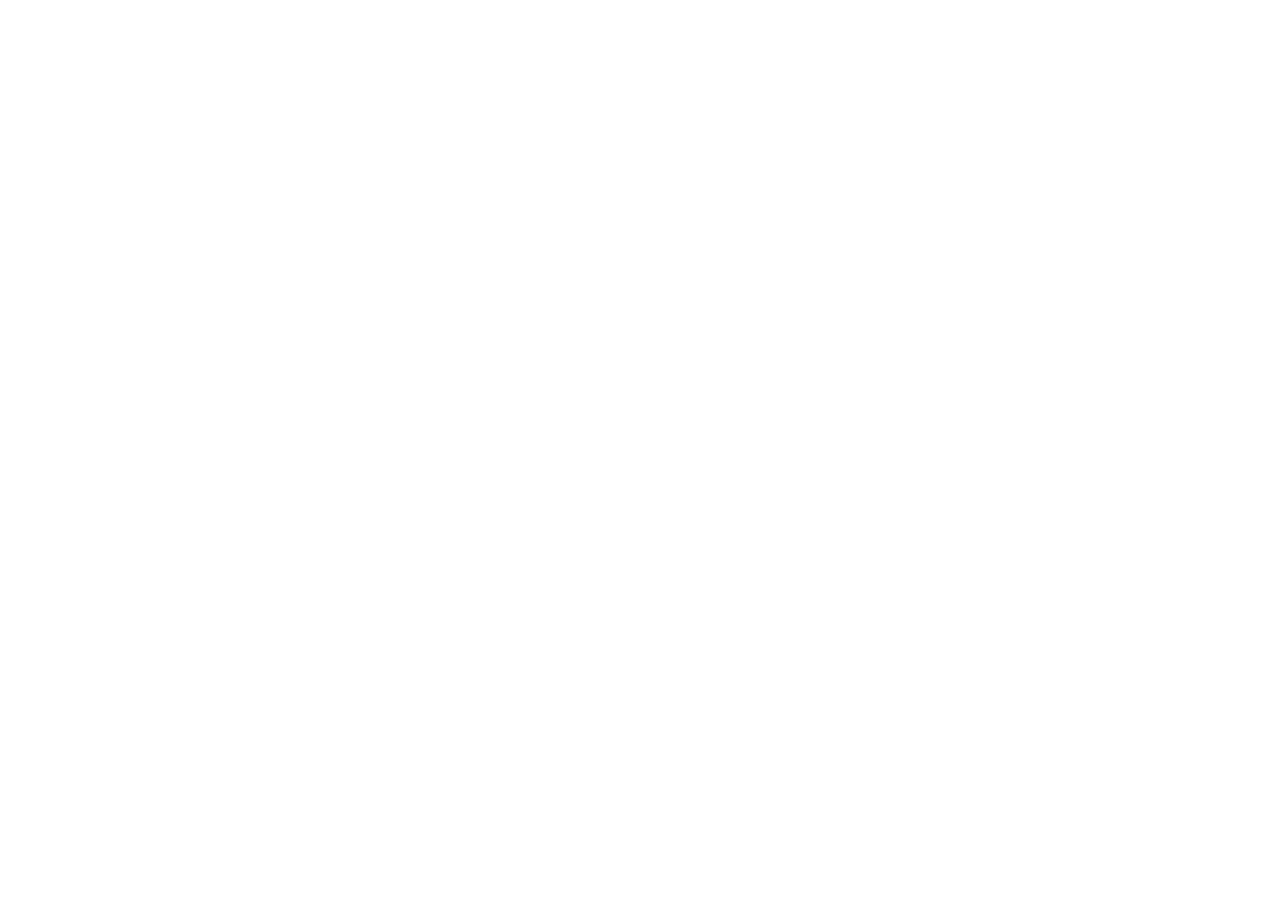
==== index.html @ 1c0cb511 "creation" ====
<html lang="en">
<head>
    <meta charset="UTF-8">
    <meta name="viewport" content="width=device-width, initial-scale=1.0">
    <title>Document</title>
</head>
<body>
    
</body>
</html>
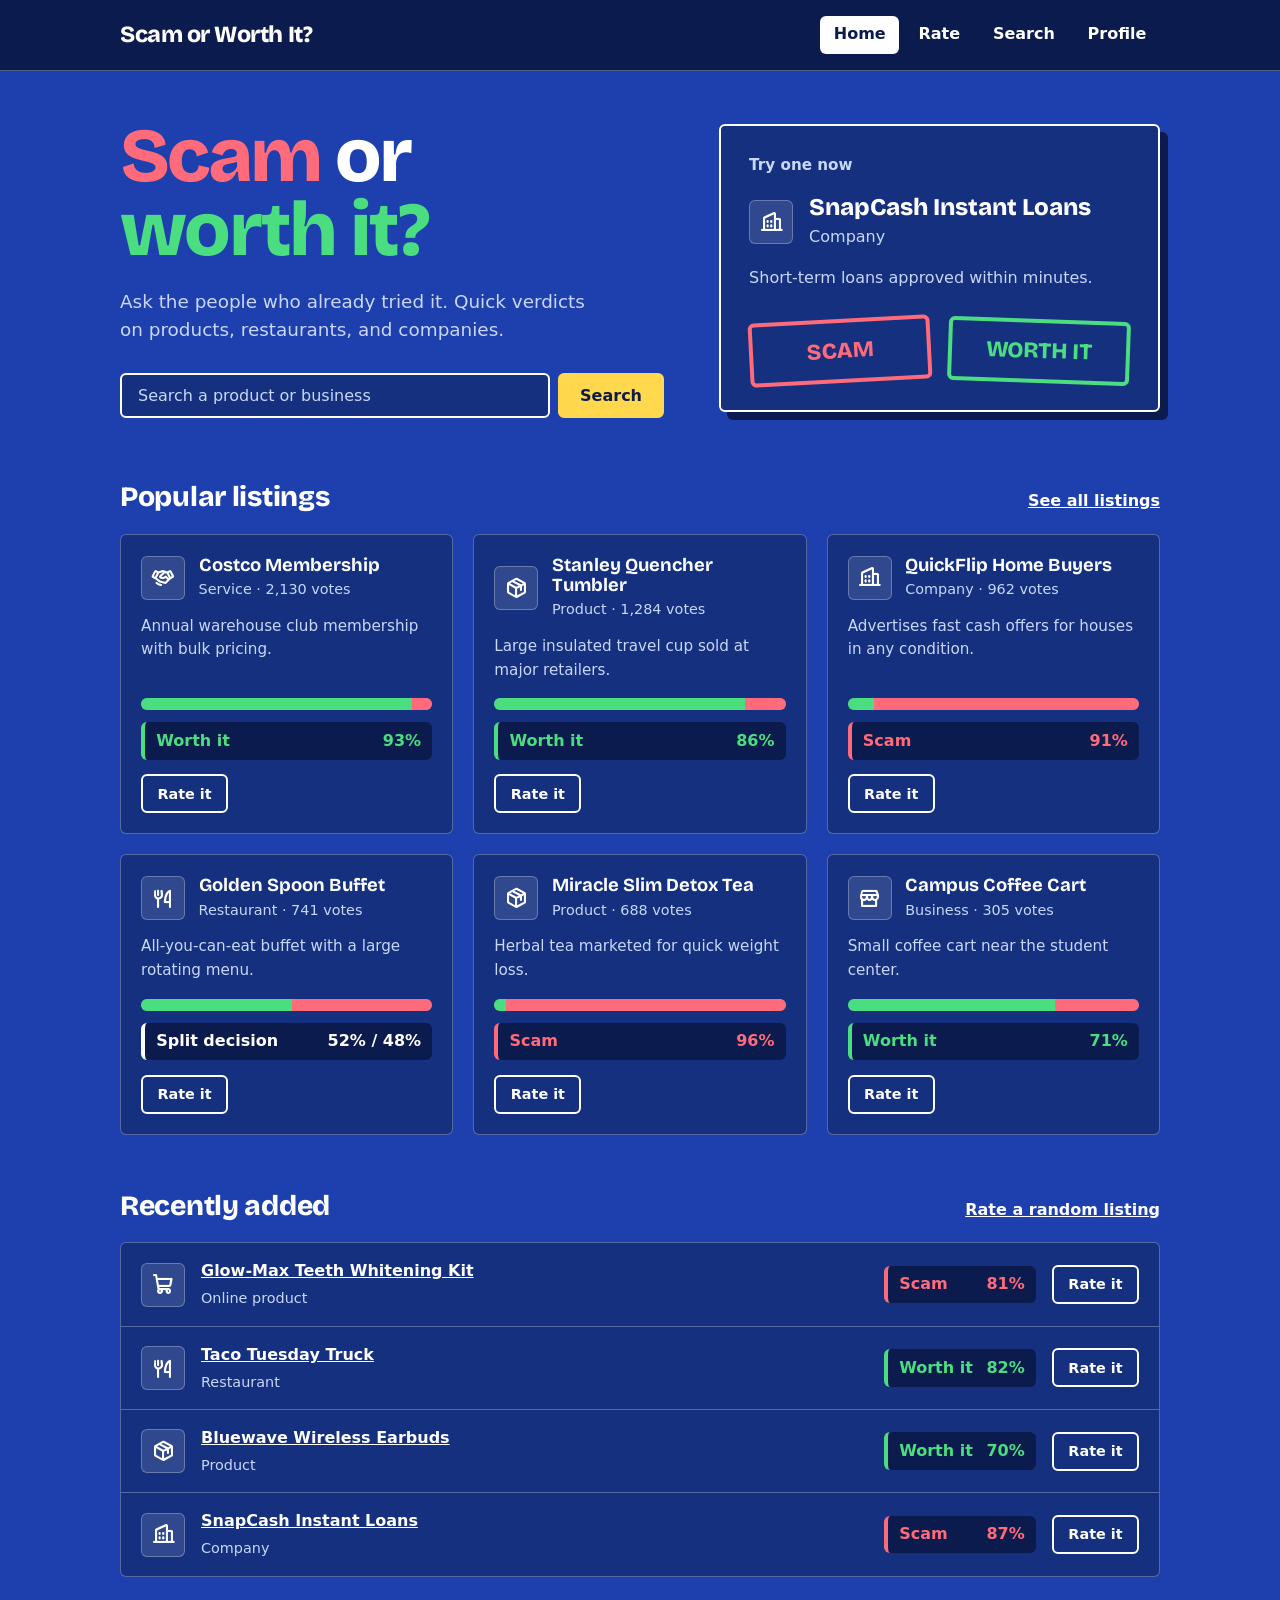
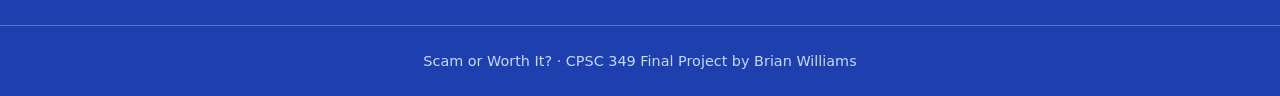
==== commit 290af66d: "Claude Update" ====
--- a/index.html
+++ b/index.html
@@ -1,11 +1,134 @@
-
-<html lang="en">
-<head>
-    <meta charset="UTF-8">
-    <meta name="viewport" content="width=device-width, initial-scale=1.0">
-    <title>Document</title>
-</head>
-<body>
-    
-</body>
-</html>+<!DOCTYPE html>
+<html lang="en">
+
+<head>
+  <meta charset="UTF-8">
+  <meta name="viewport" content="width=device-width, initial-scale=1">
+  <title>Scam or Worth It? | Home</title>
+
+  <link rel="stylesheet" href="css/styles.css">
+  <link rel="stylesheet" href="css/home.css">
+  <link rel="stylesheet" href="fonts/phosphor/style.css">
+</head>
+
+<body>
+
+  <!-- ============ Header ============ -->
+  <header class="site-header">
+    <a class="logo" href="index.html">Scam or Worth It?</a>
+
+    <nav aria-label="Main">
+      <ul class="nav-list">
+        <li><a href="index.html" aria-current="page">Home</a></li>
+        <li><a href="rate.html">Rate</a></li>
+        <li><a href="search.html">Search</a></li>
+        <li><a href="profile.html">Profile</a></li>
+      </ul>
+    </nav>
+  </header>
+
+
+  <main>
+
+    <!-- ============ Hero ============ -->
+    <section class="hero">
+
+      <div class="hero-text">
+        <h1 class="fade-up">
+          <span class="hl-scam">Scam</span> or <span class="hl-worth">worth it?</span>
+        </h1>
+
+        <p class="hero-sub fade-up delay-1">
+          Ask the people who already tried it. Quick verdicts on products, restaurants, and companies.
+        </p>
+
+        <form class="search-form fade-up delay-2" action="search.html" method="get" role="search">
+          <label class="visually-hidden" for="hero-search">Search products and businesses</label>
+          <input id="hero-search" name="q" type="search" placeholder="Search a product or business">
+          <button type="submit" class="btn btn-primary">Search</button>
+        </form>
+      </div>
+
+      <!-- Filled by home.js with a random listing you have not rated yet -->
+      <div class="hero-card fade-up delay-3" id="hero-card" aria-labelledby="try-title" hidden>
+        <p class="hero-card-kicker" id="try-title">Try one now</p>
+
+        <div class="hero-card-body">
+          <span id="hero-icon"></span>
+          <div>
+            <h2 class="hero-card-name" id="hero-name"></h2>
+            <p class="hero-card-meta" id="hero-meta"></p>
+          </div>
+        </div>
+
+        <p class="hero-card-blurb" id="hero-blurb"></p>
+
+        <div class="stamp-row" id="hero-stamps">
+          <button type="button" class="stamp stamp-scam" data-vote="scam">Scam</button>
+          <button type="button" class="stamp stamp-worth" data-vote="worth">Worth it</button>
+        </div>
+
+        <!-- Shown after a vote -->
+        <div class="hero-card-result" id="hero-result" hidden>
+          <p class="result-vote" id="hero-result-vote"></p>
+          <div id="hero-result-stats"></div>
+
+          <div class="hero-card-links">
+            <button type="button" class="btn btn-primary" id="hero-another">Try another</button>
+            <a class="btn" href="rate.html">Keep rating</a>
+          </div>
+        </div>
+      </div>
+
+      <!-- Shown if every listing has already been rated -->
+      <div class="hero-card" id="hero-done" hidden>
+        <p class="hero-card-kicker">All caught up</p>
+        <h2 class="hero-card-name hero-done-title">You've rated every listing</h2>
+
+        <div class="hero-card-links">
+          <a class="btn btn-primary" href="profile.html">View my ratings</a>
+        </div>
+      </div>
+
+    </section>
+
+
+    <!-- ============ Popular ============ -->
+    <section class="section" aria-labelledby="popular-title">
+      <div class="section-head">
+        <h2 id="popular-title">Popular listings</h2>
+        <a href="search.html">See all listings</a>
+      </div>
+
+      <!-- Empty in the HTML. js/home.js adds the six most-voted listings here. -->
+      <div class="card-grid" id="popular-grid"></div>
+    </section>
+
+
+    <!-- ============ Recently added ============ -->
+    <section class="section" aria-labelledby="recent-title">
+      <div class="section-head">
+        <h2 id="recent-title">Recently added</h2>
+        <a href="rate.html">Rate a random listing</a>
+      </div>
+
+      <!-- Empty in the HTML. js/home.js adds the four newest listings here. -->
+      <ul class="recent-list" id="recent-list"></ul>
+    </section>
+
+  </main>
+
+
+  <!-- ============ Footer ============ -->
+  <footer class="site-footer">
+    <p>Scam or Worth It? &middot; CPSC 349 Final Project by Brian Williams</p>
+  </footer>
+
+
+  <!-- Load order matters: the data first, then the shared helpers, then this page's script. -->
+  <script src="database/listings.js"></script>
+  <script src="js/common.js"></script>
+  <script src="js/home.js"></script>
+</body>
+
+</html>
--- a/css/styles.css
+++ b/css/styles.css
@@ -0,0 +1,659 @@
+/* ==========================================================================
+   Base styles shared by every page.
+   Page-specific rules live in home.css, search.css, rate.css, and so on.
+   ========================================================================== */
+
+
+/* ---------- Fonts (self-hosted) ---------- */
+
+@font-face {
+  font-family: "Bricolage Grotesque";
+  src: url("../fonts/bricolage-700.woff2") format("woff2");
+  font-weight: 700;
+  font-style: normal;
+  font-display: swap;
+}
+
+@font-face {
+  font-family: "Bricolage Grotesque";
+  src: url("../fonts/bricolage-800.woff2") format("woff2");
+  font-weight: 800 900;
+  font-style: normal;
+  font-display: swap;
+}
+
+
+/* ---------- Design tokens ---------- */
+
+:root {
+  /* Colour */
+  --ink: #ffffff;                 /* main text */
+  --ink-soft: #c9d7fa;            /* secondary text */
+  --on-light: #0b1b4d;            /* text on yellow or white fills */
+  --bg: #1e40af;                  /* page background */
+  --card: #14307f;                /* cards and inputs */
+  --banner: #0b1b4d;              /* header and verdict chips */
+  --shadow: #0b1b4d;              /* hard offset shadows */
+  --line: rgba(255, 255, 255, 0.28);
+  --highlight: #ffd84d;           /* primary buttons and focus ring */
+  --scam: #ff6b7a;
+  --scam-soft: #ffb3bb;           /* scam red for small text (4.5:1 on blue) */
+  --worth: #4ade80;
+
+  /* Type */
+  --font-display: "Bricolage Grotesque", system-ui, -apple-system, "Segoe UI", Roboto, "Helvetica Neue", Arial, sans-serif;
+  --font-body: system-ui, -apple-system, "Segoe UI", Roboto, "Helvetica Neue", Arial, sans-serif;
+
+  /* Shape and layout */
+  --radius: 6px;
+  --page-width: 1080px;
+  --ease: cubic-bezier(0.16, 1, 0.3, 1);
+
+  color-scheme: dark;             /* dark dropdowns, scrollbars, form controls */
+}
+
+
+/* ---------- Base ---------- */
+
+*,
+*::before,
+*::after {
+  box-sizing: border-box;
+}
+
+body {
+  display: flex;
+  flex-direction: column;
+  min-height: 100dvh;
+  margin: 0;
+  background: var(--bg);
+  color: var(--ink);
+  font-family: var(--font-body);
+  font-size: 1rem;
+  line-height: 1.55;
+}
+
+/* Every page's content sits in one centred column, up to --page-width wide.
+   profile-main overrides this inside its own layout (see profile.css). */
+main {
+  flex: 1;
+  width: 100%;
+  max-width: var(--page-width);
+  margin: 0 auto;
+  padding: 0 1.25rem 3rem;
+}
+
+h1,
+h2,
+h3 {
+  margin: 0;
+  font-family: var(--font-display);
+  line-height: 1.1;
+}
+
+p {
+  margin: 0;
+}
+
+a {
+  color: var(--ink);
+}
+
+a:focus-visible,
+button:focus-visible,
+input:focus-visible,
+select:focus-visible {
+  outline: 3px solid var(--highlight);
+  outline-offset: 2px;
+}
+
+/* Hides an element visually but keeps it for screen readers.
+   Used for the search field labels, which the design doesn't show. */
+.visually-hidden {
+  position: absolute;
+  width: 1px;
+  height: 1px;
+  overflow: hidden;
+  clip: rect(0 0 0 0);
+  white-space: nowrap;
+}
+
+[hidden] {
+  display: none !important;
+}
+
+
+/* ---------- Header and navigation ---------- */
+
+.site-header {
+  position: relative;
+  z-index: 10;                    /* keeps the Rate deck under the banner */
+  display: flex;
+  flex-wrap: wrap;
+  align-items: center;
+  justify-content: space-between;
+  gap: 0.75rem 2rem;
+  padding: 1rem max(1.25rem, calc((100% - var(--page-width)) / 2 + 1.25rem));
+  background: var(--banner);
+  border-bottom: 1px solid var(--line);
+}
+
+.logo {
+  font-family: var(--font-display);
+  font-size: 1.45rem;
+  font-weight: 800;
+  letter-spacing: -0.02em;
+  text-decoration: none;
+}
+
+.nav-list {
+  display: flex;
+  gap: 0.35rem;
+  margin: 0;
+  padding: 0;
+  list-style: none;
+}
+
+.nav-list a {
+  display: block;
+  padding: 0.4rem 0.85rem;
+  border-radius: var(--radius);
+  font-weight: 600;
+  text-decoration: none;
+  transition: background-color 0.15s ease;
+}
+
+.nav-list a:hover {
+  background: rgba(255, 255, 255, 0.12);
+}
+
+.nav-list a[aria-current="page"] {
+  background: var(--ink);
+  color: var(--on-light);
+}
+
+
+/* ---------- Section layout ---------- */
+
+.section {
+  margin-top: 3.5rem;
+}
+
+.section-head {
+  display: flex;
+  align-items: baseline;
+  justify-content: space-between;
+  gap: 1rem;
+  margin-bottom: 1.25rem;
+}
+
+.section-head h2 {
+  font-size: 1.75rem;
+  font-weight: 800;
+  letter-spacing: -0.01em;
+}
+
+.section-head a {
+  font-weight: 600;
+}
+
+.rate-title {
+  margin-top: 2.5rem;
+  font-size: clamp(2rem, 4vw, 2.75rem);
+  font-weight: 800;
+  letter-spacing: -0.02em;
+}
+
+.rate-count {
+  margin-top: 0.5rem;
+  color: var(--ink-soft);
+}
+
+.listing-meta {
+  margin-top: 0.2rem;
+  font-size: 0.9rem;
+  color: var(--ink-soft);
+}
+
+.site-footer {
+  padding: 1.5rem 1.25rem;
+  border-top: 1px solid var(--line);
+  color: var(--ink-soft);
+  font-size: 0.9rem;
+  text-align: center;
+}
+
+
+/* ---------- Buttons ---------- */
+
+/* Base button. Variants layer on top of this:
+   .btn-primary (yellow), .btn-small (compact), .btn-danger (red outline). */
+.btn {
+  display: inline-block;
+  padding: 0.7rem 1.25rem;
+  border: 2px solid var(--ink);
+  border-radius: var(--radius);
+  background: var(--card);
+  color: var(--ink);
+  font-family: var(--font-body);
+  font-size: 1rem;
+  font-weight: 600;
+  text-decoration: none;
+  cursor: pointer;
+  transition: background-color 0.15s ease, color 0.15s ease, transform 0.1s ease;
+}
+
+.btn:hover {
+  background: var(--ink);
+  color: var(--on-light);
+}
+
+.btn:active {
+  transform: translateY(1px) scale(0.98);
+}
+
+.btn-primary {
+  background: var(--highlight);
+  border-color: var(--highlight);
+  color: var(--on-light);
+}
+
+.btn-primary:hover {
+  background: var(--ink);
+  border-color: var(--ink);
+  color: var(--on-light);
+}
+
+.btn-small {
+  padding: 0.4rem 0.9rem;
+  font-size: 0.9rem;
+  white-space: nowrap;
+}
+
+/* Destructive actions: remove a vote, clear everything */
+.btn-danger {
+  background: transparent;
+  border-color: var(--scam-soft);
+  color: var(--scam-soft);
+}
+
+.btn-danger:hover {
+  background: var(--scam-soft);
+  border-color: var(--scam-soft);
+  color: var(--on-light);
+}
+
+
+/* ---------- Search field ---------- */
+
+.search-form {
+  display: flex;
+  gap: 0.5rem;
+  max-width: 34rem;
+  margin-top: 1.75rem;
+}
+
+.search-form input {
+  flex: 1;
+  min-width: 0;
+  padding: 0.7rem 1rem;
+  border: 2px solid var(--ink);
+  border-radius: var(--radius);
+  background: var(--card);
+  color: var(--ink);
+  font-family: var(--font-body);
+  font-size: 1rem;
+}
+
+.search-form input::placeholder {
+  color: var(--ink-soft);
+}
+
+
+/* ---------- Stamps ----------
+   The memorable element: heavy, slightly tilted, ink-bordered.
+   Each stamp sets --tone (its colour) and --tilt (its angle). */
+
+.stamp {
+  flex: 1;
+  padding: 0.9rem 0.5rem;
+  border: 4px solid var(--tone, var(--ink));
+  border-radius: var(--radius);
+  background: transparent;
+  color: var(--tone, var(--ink));
+  font-family: var(--font-display);
+  font-size: 1.4rem;
+  font-weight: 800;
+  text-align: center;
+  text-decoration: none;
+  text-transform: uppercase;
+  cursor: pointer;
+  transform: rotate(var(--tilt, 0deg));
+  transition: transform 0.12s ease, background-color 0.12s ease, color 0.12s ease;
+}
+
+.stamp:hover,
+.stamp:focus-visible {
+  background: var(--tone, var(--ink));
+  color: var(--card);
+  transform: rotate(var(--tilt, 0deg)) scale(1.05);
+}
+
+/* Pressed: the stamp lands */
+.stamp:active {
+  transform: rotate(var(--tilt, 0deg)) scale(0.96);
+}
+
+/* Each stamp only sets its colour and tilt. The shared .stamp rules do the rest. */
+.stamp-scam {
+  --tone: var(--scam);
+  --tilt: -3deg;
+}
+
+.stamp-worth {
+  --tone: var(--worth);
+  --tilt: 2deg;
+}
+
+.stamp-row {
+  display: flex;
+  gap: 1rem;
+  margin-top: 1.75rem;
+}
+
+
+/* ---------- Category icon tile ---------- */
+
+.icon-tile {
+  display: inline-flex;
+  flex-shrink: 0;
+  align-items: center;
+  justify-content: center;
+  width: 2.75rem;
+  height: 2.75rem;
+  border: 1px solid var(--line);
+  border-radius: var(--radius);
+  background: rgba(255, 255, 255, 0.12);
+  color: var(--ink);
+  font-size: 1.4rem;
+}
+
+.icon-tile-lg {
+  width: 4rem;
+  height: 4rem;
+  font-size: 2rem;
+}
+
+
+/* ---------- Listing cards ---------- */
+
+.card-grid {
+  display: grid;
+  grid-template-columns: repeat(3, 1fr);
+  gap: 1.25rem;
+}
+
+/* One listing as a card. Used by the popular grid on home and by search results.
+   The card is a flex column so the bar and chip line up across a row. */
+.listing-card {
+  position: relative;             /* anchors the stretched title link */
+  display: flex;
+  flex-direction: column;
+  padding: 1.25rem;
+  border: 1px solid var(--line);
+  border-radius: var(--radius);
+  background: var(--card);
+  transition: transform 0.18s var(--ease), box-shadow 0.18s var(--ease), border-color 0.18s ease;
+}
+
+.listing-card:hover,
+.listing-card:focus-within {
+  transform: translateY(-3px);
+  border-color: var(--ink);
+  box-shadow: 5px 5px 0 var(--shadow);
+}
+
+.card-top {
+  display: flex;
+  align-items: center;
+  gap: 0.85rem;
+}
+
+.listing-card h3 {
+  font-size: 1.15rem;
+  font-weight: 700;
+}
+
+.listing-card h3 a {
+  text-decoration: none;
+}
+
+/* The whole card is clickable through the title link */
+.listing-card h3 a::after {
+  content: "";
+  position: absolute;
+  inset: 0;
+}
+
+.listing-card h3 a:hover {
+  text-decoration: underline;
+}
+
+.listing-card h3 a:focus-visible {
+  outline-offset: 4px;
+}
+
+/* flex: 1 pushes the bar to the bottom so bars line up across a row */
+.card-blurb {
+  display: -webkit-box;
+  flex: 1;
+  margin-top: 0.9rem;
+  overflow: hidden;
+  color: var(--ink-soft);
+  font-size: 0.95rem;
+  -webkit-box-orient: vertical;
+  -webkit-line-clamp: 2;
+}
+
+.card-foot {
+  margin-top: 0.9rem;
+}
+
+.card-voted {
+  color: var(--ink-soft);
+  font-size: 0.9rem;
+  font-weight: 600;
+}
+
+
+/* ---------- Verdict bar and chip ----------
+   Bar: green = Worth it, red = Scam.
+   Chip: a dark plate so the coloured text stays readable. */
+
+.verdict-bar {
+  display: flex;
+  height: 12px;
+  margin-top: 1rem;
+  overflow: hidden;
+  border-radius: 999px;
+  background: var(--line);
+}
+
+.bar-worth {
+  background: var(--worth);
+}
+
+.bar-scam {
+  background: var(--scam);
+}
+
+.verdict {
+  display: flex;
+  align-items: center;
+  justify-content: space-between;
+  gap: 0.75rem;
+  margin-top: 0.75rem;
+  padding: 0.4rem 0.7rem;
+  border-left: 4px solid currentColor;
+  border-radius: var(--radius);
+  background: var(--banner);
+  font-weight: 700;
+}
+
+.verdict-worth {
+  color: var(--worth);
+}
+
+.verdict-scam {
+  color: var(--scam);
+}
+
+.verdict-split {
+  color: var(--ink);
+}
+
+
+/* ---------- Shared states: empty, finished, and results ---------- */
+
+/* Boxed panel for "empty" and "finished" messages: no ratings yet,
+   no search results, all rated, listing not found, and the sign-in card. */
+.rate-done {
+  margin-top: 1.5rem;
+  padding: 2rem;
+  border: 2px solid var(--ink);
+  border-radius: var(--radius);
+  background: var(--card);
+  box-shadow: 8px 8px 0 var(--shadow);
+}
+
+.rate-name {
+  font-size: 1.9rem;
+  font-weight: 800;
+}
+
+.rate-blurb {
+  max-width: 34rem;
+  margin-top: 0.75rem;
+  color: var(--ink-soft);
+}
+
+.rate-done-actions {
+  display: flex;
+  flex-wrap: wrap;
+  gap: 0.75rem;
+  margin-top: 1.5rem;
+}
+
+.result-vote {
+  font-family: var(--font-display);
+  font-size: 1.3rem;
+  font-weight: 800;
+}
+
+
+/* ---------- Entry motion ----------
+   Hero reads first, then the rest. Use .delay-N with .fade-up to stagger. */
+
+@keyframes fade-up {
+  from {
+    opacity: 0;
+    transform: translateY(14px);
+  }
+
+  to {
+    opacity: 1;
+    transform: none;
+  }
+}
+
+@keyframes bar-grow {
+  from {
+    transform: scaleX(0);
+  }
+
+  to {
+    transform: scaleX(1);
+  }
+}
+
+/* Plays once when the element appears. Each .delay-N step adds 70ms,
+   so elements with delay-1 and delay-2 come in one after the other. */
+.fade-up {
+  animation: fade-up 0.6s var(--ease) both;
+  animation-delay: calc(var(--i, 0) * 70ms);
+}
+
+.delay-1 { --i: 1; }
+.delay-2 { --i: 2; }
+.delay-3 { --i: 3; }
+
+.verdict-bar.animate span {
+  transform-origin: left;
+  animation: bar-grow 0.7s var(--ease) both;
+}
+
+
+/* ---------- Responsive ---------- */
+
+@media (max-width: 900px) {
+  .card-grid {
+    grid-template-columns: repeat(2, 1fr);
+  }
+}
+
+/* Phone layout: everything stacks into one column and the header wraps.
+   Each page's own CSS file has its own phone rules too. */
+@media (max-width: 560px) {
+  .site-header {
+    padding-top: 0.85rem;
+    padding-bottom: 0.85rem;
+  }
+
+  /* Logo on top, the four links share the second row */
+  nav {
+    width: 100%;
+  }
+
+  .nav-list {
+    justify-content: space-between;
+  }
+
+  .nav-list a {
+    padding: 0.4rem 0.6rem;
+  }
+
+  .card-grid {
+    grid-template-columns: 1fr;
+  }
+
+  .search-form,
+  .stamp-row {
+    flex-direction: column;
+  }
+
+  .section-head {
+    flex-direction: column;
+    gap: 0.4rem;
+  }
+
+  .rate-done {
+    padding: 1.5rem;
+  }
+}
+
+
+/* ---------- Reduced motion ---------- */
+
+@media (prefers-reduced-motion: reduce) {
+  *,
+  *::before,
+  *::after {
+    animation: none !important;
+    transition: none !important;
+  }
+
+  .listing-card:hover,
+  .listing-card:focus-within {
+    transform: none;
+  }
+}
--- a/css/home.css
+++ b/css/home.css
@@ -0,0 +1,156 @@
+/* Home page. Loaded after styles.css. */
+
+
+/* ---------- Hero ---------- */
+
+/* Two columns on desktop: headline and search on the left, the Try one card on the right.
+   Stacks into one column below 900px. */
+.hero {
+  display: grid;
+  grid-template-columns: 1.25fr 1fr;
+  align-items: center;
+  gap: 3rem;
+  padding: 3rem 0 0.5rem;
+}
+
+.hero h1 {
+  font-size: clamp(2.8rem, 7vw, 4.75rem);
+  font-weight: 800;
+  line-height: 0.98;
+  letter-spacing: -0.035em;
+}
+
+.hl-scam {
+  color: var(--scam);
+}
+
+/* Keeps "worth it?" on one line so the headline is two lines at most */
+.hl-worth {
+  color: var(--worth);
+  white-space: nowrap;
+}
+
+.hero-sub {
+  max-width: 30rem;
+  margin-top: 1.25rem;
+  color: var(--ink-soft);
+  font-size: 1.15rem;
+}
+
+
+/* ---------- Hero card ---------- */
+
+/* The "Try one now" card. home.js fills it with a random unrated listing.
+   The "All caught up" card uses this same style. */
+.hero-card {
+  padding: 1.75rem;
+  border: 2px solid var(--ink);
+  border-radius: var(--radius);
+  background: var(--card);
+  box-shadow: 8px 8px 0 var(--shadow);
+}
+
+.hero-card-kicker {
+  color: var(--ink-soft);
+  font-size: 0.95rem;
+  font-weight: 600;
+}
+
+.hero-card-body {
+  display: flex;
+  align-items: center;
+  gap: 1rem;
+  margin-top: 1rem;
+}
+
+.hero-card-name {
+  font-size: 1.5rem;
+  font-weight: 800;
+}
+
+.hero-done-title {
+  margin-top: 0.5rem;
+}
+
+.hero-card-meta {
+  margin-top: 0.3rem;
+  color: var(--ink-soft);
+}
+
+.hero-card-blurb {
+  margin-top: 1rem;
+  color: var(--ink-soft);
+}
+
+.hero-card-result .result-vote {
+  margin-top: 1.25rem;
+}
+
+.hero-card-links {
+  display: flex;
+  flex-wrap: wrap;
+  gap: 0.75rem;
+  margin-top: 1.25rem;
+}
+
+
+/* ---------- Recently added ---------- */
+
+/* "Recently added": one row per listing (icon, name, category, verdict, button).
+   home.js builds the rows. */
+.recent-list {
+  margin: 0;
+  padding: 0;
+  list-style: none;
+  border: 1px solid var(--line);
+  border-radius: var(--radius);
+  background: var(--card);
+}
+
+.recent-list li {
+  display: flex;
+  align-items: center;
+  gap: 1rem;
+  padding: 1rem 1.25rem;
+}
+
+.recent-list li + li {
+  border-top: 1px solid var(--line);
+}
+
+.recent-info {
+  flex: 1;
+  min-width: 0;
+}
+
+.recent-info > a {
+  font-weight: 700;
+}
+
+.recent-list .verdict {
+  flex-shrink: 0;
+  min-width: 9.5rem;
+  margin-top: 0;
+}
+
+
+/* ---------- Responsive ---------- */
+
+@media (max-width: 900px) {
+  .hero {
+    grid-template-columns: 1fr;
+    gap: 2.5rem;
+    padding-top: 2rem;
+  }
+}
+
+@media (max-width: 560px) {
+  .recent-list li {
+    flex-wrap: wrap;
+  }
+
+  .recent-list .verdict {
+    order: 3;
+    width: 100%;
+  }
+}
--- a/fonts/phosphor/style.css
+++ b/fonts/phosphor/style.css
@@ -0,0 +1,4627 @@
+@font-face {
+  font-family: "Phosphor-Bold";
+  src:
+    url("./Phosphor-Bold.woff2") format("woff2"),
+    url("./Phosphor-Bold.woff") format("woff"),
+    url("./Phosphor-Bold.ttf") format("truetype"),
+    url("./Phosphor-Bold.svg#Phosphor-Bold") format("svg");
+  font-weight: normal;
+  font-style: normal;
+  font-display: block;
+}
+
+.ph-bold {
+  /* use !important to prevent issues with browser extensions that change fonts */
+  font-family: "Phosphor-Bold" !important;
+  speak: never;
+  font-style: normal;
+  font-weight: normal;
+  font-variant: normal;
+  text-transform: none;
+  line-height: 1;
+
+  /* Enable Ligatures ================ */
+  letter-spacing: 0;
+  -webkit-font-feature-settings: "liga";
+  -moz-font-feature-settings: "liga=1";
+  -moz-font-feature-settings: "liga";
+  -ms-font-feature-settings: "liga" 1;
+  font-feature-settings: "liga";
+  -webkit-font-variant-ligatures: discretionary-ligatures;
+  font-variant-ligatures: discretionary-ligatures;
+
+  /* Better Font Rendering =========== */
+  -webkit-font-smoothing: antialiased;
+  -moz-osx-font-smoothing: grayscale;
+}
+
+.ph-bold.ph-acorn:before {
+  content: "\eb9a";
+}
+.ph-bold.ph-address-book:before {
+  content: "\e6f8";
+}
+.ph-bold.ph-address-book-tabs:before {
+  content: "\ee4e";
+}
+.ph-bold.ph-air-traffic-control:before {
+  content: "\ecd8";
+}
+.ph-bold.ph-airplane:before {
+  content: "\e002";
+}
+.ph-bold.ph-airplane-in-flight:before {
+  content: "\e4fe";
+}
+.ph-bold.ph-airplane-landing:before {
+  content: "\e502";
+}
+.ph-bold.ph-airplane-takeoff:before {
+  content: "\e504";
+}
+.ph-bold.ph-airplane-taxiing:before {
+  content: "\e500";
+}
+.ph-bold.ph-airplane-tilt:before {
+  content: "\e5d6";
+}
+.ph-bold.ph-airplay:before {
+  content: "\e004";
+}
+.ph-bold.ph-alarm:before {
+  content: "\e006";
+}
+.ph-bold.ph-alien:before {
+  content: "\e8a6";
+}
+.ph-bold.ph-align-bottom:before {
+  content: "\e506";
+}
+.ph-bold.ph-align-bottom-simple:before {
+  content: "\eb0c";
+}
+.ph-bold.ph-align-center-horizontal:before {
+  content: "\e50a";
+}
+.ph-bold.ph-align-center-horizontal-simple:before {
+  content: "\eb0e";
+}
+.ph-bold.ph-align-center-vertical:before {
+  content: "\e50c";
+}
+.ph-bold.ph-align-center-vertical-simple:before {
+  content: "\eb10";
+}
+.ph-bold.ph-align-left:before {
+  content: "\e50e";
+}
+.ph-bold.ph-align-left-simple:before {
+  content: "\eaee";
+}
+.ph-bold.ph-align-right:before {
+  content: "\e510";
+}
+.ph-bold.ph-align-right-simple:before {
+  content: "\eb12";
+}
+.ph-bold.ph-align-top:before {
+  content: "\e512";
+}
+.ph-bold.ph-align-top-simple:before {
+  content: "\eb14";
+}
+.ph-bold.ph-amazon-logo:before {
+  content: "\e96c";
+}
+.ph-bold.ph-ambulance:before {
+  content: "\e572";
+}
+.ph-bold.ph-anchor:before {
+  content: "\e514";
+}
+.ph-bold.ph-anchor-simple:before {
+  content: "\e5d8";
+}
+.ph-bold.ph-android-logo:before {
+  content: "\e008";
+}
+.ph-bold.ph-angle:before {
+  content: "\e7bc";
+}
+.ph-bold.ph-angular-logo:before {
+  content: "\eb80";
+}
+.ph-bold.ph-aperture:before {
+  content: "\e00a";
+}
+.ph-bold.ph-app-store-logo:before {
+  content: "\e974";
+}
+.ph-bold.ph-app-window:before {
+  content: "\e5da";
+}
+.ph-bold.ph-apple-logo:before {
+  content: "\e516";
+}
+.ph-bold.ph-apple-podcasts-logo:before {
+  content: "\eb96";
+}
+.ph-bold.ph-approximate-equals:before {
+  content: "\edaa";
+}
+.ph-bold.ph-archive:before {
+  content: "\e00c";
+}
+.ph-bold.ph-armchair:before {
+  content: "\e012";
+}
+.ph-bold.ph-arrow-arc-left:before {
+  content: "\e014";
+}
+.ph-bold.ph-arrow-arc-right:before {
+  content: "\e016";
+}
+.ph-bold.ph-arrow-bend-double-up-left:before {
+  content: "\e03a";
+}
+.ph-bold.ph-arrow-bend-double-up-right:before {
+  content: "\e03c";
+}
+.ph-bold.ph-arrow-bend-down-left:before {
+  content: "\e018";
+}
+.ph-bold.ph-arrow-bend-down-right:before {
+  content: "\e01a";
+}
+.ph-bold.ph-arrow-bend-left-down:before {
+  content: "\e01c";
+}
+.ph-bold.ph-arrow-bend-left-up:before {
+  content: "\e01e";
+}
+.ph-bold.ph-arrow-bend-right-down:before {
+  content: "\e020";
+}
+.ph-bold.ph-arrow-bend-right-up:before {
+  content: "\e022";
+}
+.ph-bold.ph-arrow-bend-up-left:before {
+  content: "\e024";
+}
+.ph-bold.ph-arrow-bend-up-right:before {
+  content: "\e026";
+}
+.ph-bold.ph-arrow-circle-down:before {
+  content: "\e028";
+}
+.ph-bold.ph-arrow-circle-down-left:before {
+  content: "\e02a";
+}
+.ph-bold.ph-arrow-circle-down-right:before {
+  content: "\e02c";
+}
+.ph-bold.ph-arrow-circle-left:before {
+  content: "\e05a";
+}
+.ph-bold.ph-arrow-circle-right:before {
+  content: "\e02e";
+}
+.ph-bold.ph-arrow-circle-up:before {
+  content: "\e030";
+}
+.ph-bold.ph-arrow-circle-up-left:before {
+  content: "\e032";
+}
+.ph-bold.ph-arrow-circle-up-right:before {
+  content: "\e034";
+}
+.ph-bold.ph-arrow-clockwise:before {
+  content: "\e036";
+}
+.ph-bold.ph-arrow-counter-clockwise:before {
+  content: "\e038";
+}
+.ph-bold.ph-arrow-down:before {
+  content: "\e03e";
+}
+.ph-bold.ph-arrow-down-left:before {
+  content: "\e040";
+}
+.ph-bold.ph-arrow-down-right:before {
+  content: "\e042";
+}
+.ph-bold.ph-arrow-elbow-down-left:before {
+  content: "\e044";
+}
+.ph-bold.ph-arrow-elbow-down-right:before {
+  content: "\e046";
+}
+.ph-bold.ph-arrow-elbow-left:before {
+  content: "\e048";
+}
+.ph-bold.ph-arrow-elbow-left-down:before {
+  content: "\e04a";
+}
+.ph-bold.ph-arrow-elbow-left-up:before {
+  content: "\e04c";
+}
+.ph-bold.ph-arrow-elbow-right:before {
+  content: "\e04e";
+}
+.ph-bold.ph-arrow-elbow-right-down:before {
+  content: "\e050";
+}
+.ph-bold.ph-arrow-elbow-right-up:before {
+  content: "\e052";
+}
+.ph-bold.ph-arrow-elbow-up-left:before {
+  content: "\e054";
+}
+.ph-bold.ph-arrow-elbow-up-right:before {
+  content: "\e056";
+}
+.ph-bold.ph-arrow-fat-down:before {
+  content: "\e518";
+}
+.ph-bold.ph-arrow-fat-left:before {
+  content: "\e51a";
+}
+.ph-bold.ph-arrow-fat-line-down:before {
+  content: "\e51c";
+}
+.ph-bold.ph-arrow-fat-line-left:before {
+  content: "\e51e";
+}
+.ph-bold.ph-arrow-fat-line-right:before {
+  content: "\e520";
+}
+.ph-bold.ph-arrow-fat-line-up:before {
+  content: "\e522";
+}
+.ph-bold.ph-arrow-fat-lines-down:before {
+  content: "\e524";
+}
+.ph-bold.ph-arrow-fat-lines-left:before {
+  content: "\e526";
+}
+.ph-bold.ph-arrow-fat-lines-right:before {
+  content: "\e528";
+}
+.ph-bold.ph-arrow-fat-lines-up:before {
+  content: "\e52a";
+}
+.ph-bold.ph-arrow-fat-right:before {
+  content: "\e52c";
+}
+.ph-bold.ph-arrow-fat-up:before {
+  content: "\e52e";
+}
+.ph-bold.ph-arrow-left:before {
+  content: "\e058";
+}
+.ph-bold.ph-arrow-line-down:before {
+  content: "\e05c";
+}
+.ph-bold.ph-arrow-line-down-left:before {
+  content: "\e05e";
+}
+.ph-bold.ph-arrow-line-down-right:before {
+  content: "\e060";
+}
+.ph-bold.ph-arrow-line-left:before {
+  content: "\e062";
+}
+.ph-bold.ph-arrow-line-right:before {
+  content: "\e064";
+}
+.ph-bold.ph-arrow-line-up:before {
+  content: "\e066";
+}
+.ph-bold.ph-arrow-line-up-left:before {
+  content: "\e068";
+}
+.ph-bold.ph-arrow-line-up-right:before {
+  content: "\e06a";
+}
+.ph-bold.ph-arrow-right:before {
+  content: "\e06c";
+}
+.ph-bold.ph-arrow-square-down:before {
+  content: "\e06e";
+}
+.ph-bold.ph-arrow-square-down-left:before {
+  content: "\e070";
+}
+.ph-bold.ph-arrow-square-down-right:before {
+  content: "\e072";
+}
+.ph-bold.ph-arrow-square-in:before {
+  content: "\e5dc";
+}
+.ph-bold.ph-arrow-square-left:before {
+  content: "\e074";
+}
+.ph-bold.ph-arrow-square-out:before {
+  content: "\e5de";
+}
+.ph-bold.ph-arrow-square-right:before {
+  content: "\e076";
+}
+.ph-bold.ph-arrow-square-up:before {
+  content: "\e078";
+}
+.ph-bold.ph-arrow-square-up-left:before {
+  content: "\e07a";
+}
+.ph-bold.ph-arrow-square-up-right:before {
+  content: "\e07c";
+}
+.ph-bold.ph-arrow-u-down-left:before {
+  content: "\e07e";
+}
+.ph-bold.ph-arrow-u-down-right:before {
+  content: "\e080";
+}
+.ph-bold.ph-arrow-u-left-down:before {
+  content: "\e082";
+}
+.ph-bold.ph-arrow-u-left-up:before {
+  content: "\e084";
+}
+.ph-bold.ph-arrow-u-right-down:before {
+  content: "\e086";
+}
+.ph-bold.ph-arrow-u-right-up:before {
+  content: "\e088";
+}
+.ph-bold.ph-arrow-u-up-left:before {
+  content: "\e08a";
+}
+.ph-bold.ph-arrow-u-up-right:before {
+  content: "\e08c";
+}
+.ph-bold.ph-arrow-up:before {
+  content: "\e08e";
+}
+.ph-bold.ph-arrow-up-left:before {
+  content: "\e090";
+}
+.ph-bold.ph-arrow-up-right:before {
+  content: "\e092";
+}
+.ph-bold.ph-arrows-clockwise:before {
+  content: "\e094";
+}
+.ph-bold.ph-arrows-counter-clockwise:before {
+  content: "\e096";
+}
+.ph-bold.ph-arrows-down-up:before {
+  content: "\e098";
+}
+.ph-bold.ph-arrows-horizontal:before {
+  content: "\eb06";
+}
+.ph-bold.ph-arrows-in:before {
+  content: "\e09a";
+}
+.ph-bold.ph-arrows-in-cardinal:before {
+  content: "\e09c";
+}
+.ph-bold.ph-arrows-in-line-horizontal:before {
+  content: "\e530";
+}
+.ph-bold.ph-arrows-in-line-vertical:before {
+  content: "\e532";
+}
+.ph-bold.ph-arrows-in-simple:before {
+  content: "\e09e";
+}
+.ph-bold.ph-arrows-left-right:before {
+  content: "\e0a0";
+}
+.ph-bold.ph-arrows-merge:before {
+  content: "\ed3e";
+}
+.ph-bold.ph-arrows-out:before {
+  content: "\e0a2";
+}
+.ph-bold.ph-arrows-out-cardinal:before {
+  content: "\e0a4";
+}
+.ph-bold.ph-arrows-out-line-horizontal:before {
+  content: "\e534";
+}
+.ph-bold.ph-arrows-out-line-vertical:before {
+  content: "\e536";
+}
+.ph-bold.ph-arrows-out-simple:before {
+  content: "\e0a6";
+}
+.ph-bold.ph-arrows-split:before {
+  content: "\ed3c";
+}
+.ph-bold.ph-arrows-vertical:before {
+  content: "\eb04";
+}
+.ph-bold.ph-article:before {
+  content: "\e0a8";
+}
+.ph-bold.ph-article-medium:before {
+  content: "\e5e0";
+}
+.ph-bold.ph-article-ny-times:before {
+  content: "\e5e2";
+}
+.ph-bold.ph-asclepius:before {
+  content: "\ee34";
+}
+.ph-bold.ph-caduceus:before {
+  content: "\ee34";
+}
+.ph-bold.ph-asterisk:before {
+  content: "\e0aa";
+}
+.ph-bold.ph-asterisk-simple:before {
+  content: "\e832";
+}
+.ph-bold.ph-at:before {
+  content: "\e0ac";
+}
+.ph-bold.ph-atom:before {
+  content: "\e5e4";
+}
+.ph-bold.ph-avocado:before {
+  content: "\ee04";
+}
+.ph-bold.ph-axe:before {
+  content: "\e9fc";
+}
+.ph-bold.ph-baby:before {
+  content: "\e774";
+}
+.ph-bold.ph-baby-carriage:before {
+  content: "\e818";
+}
+.ph-bold.ph-backpack:before {
+  content: "\e922";
+}
+.ph-bold.ph-backspace:before {
+  content: "\e0ae";
+}
+.ph-bold.ph-bag:before {
+  content: "\e0b0";
+}
+.ph-bold.ph-bag-simple:before {
+  content: "\e5e6";
+}
+.ph-bold.ph-balloon:before {
+  content: "\e76c";
+}
+.ph-bold.ph-bandaids:before {
+  content: "\e0b2";
+}
+.ph-bold.ph-bank:before {
+  content: "\e0b4";
+}
+.ph-bold.ph-barbell:before {
+  content: "\e0b6";
+}
+.ph-bold.ph-barcode:before {
+  content: "\e0b8";
+}
+.ph-bold.ph-barn:before {
+  content: "\ec72";
+}
+.ph-bold.ph-barricade:before {
+  content: "\e948";
+}
+.ph-bold.ph-baseball:before {
+  content: "\e71a";
+}
+.ph-bold.ph-baseball-cap:before {
+  content: "\ea28";
+}
+.ph-bold.ph-baseball-helmet:before {
+  content: "\ee4a";
+}
+.ph-bold.ph-basket:before {
+  content: "\e964";
+}
+.ph-bold.ph-basketball:before {
+  content: "\e724";
+}
+.ph-bold.ph-bathtub:before {
+  content: "\e81e";
+}
+.ph-bold.ph-battery-charging:before {
+  content: "\e0ba";
+}
+.ph-bold.ph-battery-charging-vertical:before {
+  content: "\e0bc";
+}
+.ph-bold.ph-battery-empty:before {
+  content: "\e0be";
+}
+.ph-bold.ph-battery-full:before {
+  content: "\e0c0";
+}
+.ph-bold.ph-battery-high:before {
+  content: "\e0c2";
+}
+.ph-bold.ph-battery-low:before {
+  content: "\e0c4";
+}
+.ph-bold.ph-battery-medium:before {
+  content: "\e0c6";
+}
+.ph-bold.ph-battery-plus:before {
+  content: "\e808";
+}
+.ph-bold.ph-battery-plus-vertical:before {
+  content: "\ec50";
+}
+.ph-bold.ph-battery-vertical-empty:before {
+  content: "\e7c6";
+}
+.ph-bold.ph-battery-vertical-full:before {
+  content: "\e7c4";
+}
+.ph-bold.ph-battery-vertical-high:before {
+  content: "\e7c2";
+}
+.ph-bold.ph-battery-vertical-low:before {
+  content: "\e7be";
+}
+.ph-bold.ph-battery-vertical-medium:before {
+  content: "\e7c0";
+}
+.ph-bold.ph-battery-warning:before {
+  content: "\e0c8";
+}
+.ph-bold.ph-battery-warning-vertical:before {
+  content: "\e0ca";
+}
+.ph-bold.ph-beach-ball:before {
+  content: "\ed24";
+}
+.ph-bold.ph-beanie:before {
+  content: "\ea2a";
+}
+.ph-bold.ph-bed:before {
+  content: "\e0cc";
+}
+.ph-bold.ph-beer-bottle:before {
+  content: "\e7b0";
+}
+.ph-bold.ph-beer-stein:before {
+  content: "\eb62";
+}
+.ph-bold.ph-behance-logo:before {
+  content: "\e7f4";
+}
+.ph-bold.ph-bell:before {
+  content: "\e0ce";
+}
+.ph-bold.ph-bell-ringing:before {
+  content: "\e5e8";
+}
+.ph-bold.ph-bell-simple:before {
+  content: "\e0d0";
+}
+.ph-bold.ph-bell-simple-ringing:before {
+  content: "\e5ea";
+}
+.ph-bold.ph-bell-simple-slash:before {
+  content: "\e0d2";
+}
+.ph-bold.ph-bell-simple-z:before {
+  content: "\e5ec";
+}
+.ph-bold.ph-bell-slash:before {
+  content: "\e0d4";
+}
+.ph-bold.ph-bell-z:before {
+  content: "\e5ee";
+}
+.ph-bold.ph-belt:before {
+  content: "\ea2c";
+}
+.ph-bold.ph-bezier-curve:before {
+  content: "\eb00";
+}
+.ph-bold.ph-bicycle:before {
+  content: "\e0d6";
+}
+.ph-bold.ph-binary:before {
+  content: "\ee60";
+}
+.ph-bold.ph-binoculars:before {
+  content: "\ea64";
+}
+.ph-bold.ph-biohazard:before {
+  content: "\e9e0";
+}
+.ph-bold.ph-bird:before {
+  content: "\e72c";
+}
+.ph-bold.ph-blueprint:before {
+  content: "\eda0";
+}
+.ph-bold.ph-bluetooth:before {
+  content: "\e0da";
+}
+.ph-bold.ph-bluetooth-connected:before {
+  content: "\e0dc";
+}
+.ph-bold.ph-bluetooth-slash:before {
+  content: "\e0de";
+}
+.ph-bold.ph-bluetooth-x:before {
+  content: "\e0e0";
+}
+.ph-bold.ph-boat:before {
+  content: "\e786";
+}
+.ph-bold.ph-bomb:before {
+  content: "\ee0a";
+}
+.ph-bold.ph-bone:before {
+  content: "\e7f2";
+}
+.ph-bold.ph-book:before {
+  content: "\e0e2";
+}
+.ph-bold.ph-book-bookmark:before {
+  content: "\e0e4";
+}
+.ph-bold.ph-book-open:before {
+  content: "\e0e6";
+}
+.ph-bold.ph-book-open-text:before {
+  content: "\e8f2";
+}
+.ph-bold.ph-book-open-user:before {
+  content: "\ede0";
+}
+.ph-bold.ph-bookmark:before {
+  content: "\e0e8";
+}
+.ph-bold.ph-bookmark-simple:before {
+  content: "\e0ea";
+}
+.ph-bold.ph-bookmarks:before {
+  content: "\e0ec";
+}
+.ph-bold.ph-bookmarks-simple:before {
+  content: "\e5f0";
+}
+.ph-bold.ph-books:before {
+  content: "\e758";
+}
+.ph-bold.ph-boot:before {
+  content: "\ecca";
+}
+.ph-bold.ph-boules:before {
+  content: "\e722";
+}
+.ph-bold.ph-bounding-box:before {
+  content: "\e6ce";
+}
+.ph-bold.ph-bowl-food:before {
+  content: "\eaa4";
+}
+.ph-bold.ph-bowl-steam:before {
+  content: "\e8e4";
+}
+.ph-bold.ph-bowling-ball:before {
+  content: "\ea34";
+}
+.ph-bold.ph-box-arrow-down:before {
+  content: "\e00e";
+}
+.ph-bold.ph-archive-box:before {
+  content: "\e00e";
+}
+.ph-bold.ph-box-arrow-up:before {
+  content: "\ee54";
+}
+.ph-bold.ph-boxing-glove:before {
+  content: "\ea36";
+}
+.ph-bold.ph-brackets-angle:before {
+  content: "\e862";
+}
+.ph-bold.ph-brackets-curly:before {
+  content: "\e860";
+}
+.ph-bold.ph-brackets-round:before {
+  content: "\e864";
+}
+.ph-bold.ph-brackets-square:before {
+  content: "\e85e";
+}
+.ph-bold.ph-brain:before {
+  content: "\e74e";
+}
+.ph-bold.ph-brandy:before {
+  content: "\e6b4";
+}
+.ph-bold.ph-bread:before {
+  content: "\e81c";
+}
+.ph-bold.ph-bridge:before {
+  content: "\ea68";
+}
+.ph-bold.ph-briefcase:before {
+  content: "\e0ee";
+}
+.ph-bold.ph-briefcase-metal:before {
+  content: "\e5f2";
+}
+.ph-bold.ph-broadcast:before {
+  content: "\e0f2";
+}
+.ph-bold.ph-broom:before {
+  content: "\ec54";
+}
+.ph-bold.ph-browser:before {
+  content: "\e0f4";
+}
+.ph-bold.ph-browsers:before {
+  content: "\e0f6";
+}
+.ph-bold.ph-bug:before {
+  content: "\e5f4";
+}
+.ph-bold.ph-bug-beetle:before {
+  content: "\e5f6";
+}
+.ph-bold.ph-bug-droid:before {
+  content: "\e5f8";
+}
+.ph-bold.ph-building:before {
+  content: "\e100";
+}
+.ph-bold.ph-building-apartment:before {
+  content: "\e0fe";
+}
+.ph-bold.ph-building-office:before {
+  content: "\e0ff";
+}
+.ph-bold.ph-buildings:before {
+  content: "\e102";
+}
+.ph-bold.ph-bulldozer:before {
+  content: "\ec6c";
+}
+.ph-bold.ph-bus:before {
+  content: "\e106";
+}
+.ph-bold.ph-butterfly:before {
+  content: "\ea6e";
+}
+.ph-bold.ph-cable-car:before {
+  content: "\e49c";
+}
+.ph-bold.ph-cactus:before {
+  content: "\e918";
+}
+.ph-bold.ph-cake:before {
+  content: "\e780";
+}
+.ph-bold.ph-calculator:before {
+  content: "\e538";
+}
+.ph-bold.ph-calendar:before {
+  content: "\e108";
+}
+.ph-bold.ph-calendar-blank:before {
+  content: "\e10a";
+}
+.ph-bold.ph-calendar-check:before {
+  content: "\e712";
+}
+.ph-bold.ph-calendar-dot:before {
+  content: "\e7b2";
+}
+.ph-bold.ph-calendar-dots:before {
+  content: "\e7b4";
+}
+.ph-bold.ph-calendar-heart:before {
+  content: "\e8b0";
+}
+.ph-bold.ph-calendar-minus:before {
+  content: "\ea14";
+}
+.ph-bold.ph-calendar-plus:before {
+  content: "\e714";
+}
+.ph-bold.ph-calendar-slash:before {
+  content: "\ea12";
+}
+.ph-bold.ph-calendar-star:before {
+  content: "\e8b2";
+}
+.ph-bold.ph-calendar-x:before {
+  content: "\e10c";
+}
+.ph-bold.ph-call-bell:before {
+  content: "\e7de";
+}
+.ph-bold.ph-camera:before {
+  content: "\e10e";
+}
+.ph-bold.ph-camera-plus:before {
+  content: "\ec58";
+}
+.ph-bold.ph-camera-rotate:before {
+  content: "\e7a4";
+}
+.ph-bold.ph-camera-slash:before {
+  content: "\e110";
+}
+.ph-bold.ph-campfire:before {
+  content: "\e9d8";
+}
+.ph-bold.ph-car:before {
+  content: "\e112";
+}
+.ph-bold.ph-car-battery:before {
+  content: "\ee30";
+}
+.ph-bold.ph-car-profile:before {
+  content: "\e8cc";
+}
+.ph-bold.ph-car-simple:before {
+  content: "\e114";
+}
+.ph-bold.ph-cardholder:before {
+  content: "\e5fa";
+}
+.ph-bold.ph-cards:before {
+  content: "\e0f8";
+}
+.ph-bold.ph-cards-three:before {
+  content: "\ee50";
+}
+.ph-bold.ph-caret-circle-double-down:before {
+  content: "\e116";
+}
+.ph-bold.ph-caret-circle-double-left:before {
+  content: "\e118";
+}
+.ph-bold.ph-caret-circle-double-right:before {
+  content: "\e11a";
+}
+.ph-bold.ph-caret-circle-double-up:before {
+  content: "\e11c";
+}
+.ph-bold.ph-caret-circle-down:before {
+  content: "\e11e";
+}
+.ph-bold.ph-caret-circle-left:before {
+  content: "\e120";
+}
+.ph-bold.ph-caret-circle-right:before {
+  content: "\e122";
+}
+.ph-bold.ph-caret-circle-up:before {
+  content: "\e124";
+}
+.ph-bold.ph-caret-circle-up-down:before {
+  content: "\e13e";
+}
+.ph-bold.ph-caret-double-down:before {
+  content: "\e126";
+}
+.ph-bold.ph-caret-double-left:before {
+  content: "\e128";
+}
+.ph-bold.ph-caret-double-right:before {
+  content: "\e12a";
+}
+.ph-bold.ph-caret-double-up:before {
+  content: "\e12c";
+}
+.ph-bold.ph-caret-down:before {
+  content: "\e136";
+}
+.ph-bold.ph-caret-left:before {
+  content: "\e138";
+}
+.ph-bold.ph-caret-line-down:before {
+  content: "\e134";
+}
+.ph-bold.ph-caret-line-left:before {
+  content: "\e132";
+}
+.ph-bold.ph-caret-line-right:before {
+  content: "\e130";
+}
+.ph-bold.ph-caret-line-up:before {
+  content: "\e12e";
+}
+.ph-bold.ph-caret-right:before {
+  content: "\e13a";
+}
+.ph-bold.ph-caret-up:before {
+  content: "\e13c";
+}
+.ph-bold.ph-caret-up-down:before {
+  content: "\e140";
+}
+.ph-bold.ph-carrot:before {
+  content: "\ed38";
+}
+.ph-bold.ph-cash-register:before {
+  content: "\ed80";
+}
+.ph-bold.ph-cassette-tape:before {
+  content: "\ed2e";
+}
+.ph-bold.ph-castle-turret:before {
+  content: "\e9d0";
+}
+.ph-bold.ph-cat:before {
+  content: "\e748";
+}
+.ph-bold.ph-cell-signal-full:before {
+  content: "\e142";
+}
+.ph-bold.ph-cell-signal-high:before {
+  content: "\e144";
+}
+.ph-bold.ph-cell-signal-low:before {
+  content: "\e146";
+}
+.ph-bold.ph-cell-signal-medium:before {
+  content: "\e148";
+}
+.ph-bold.ph-cell-signal-none:before {
+  content: "\e14a";
+}
+.ph-bold.ph-cell-signal-slash:before {
+  content: "\e14c";
+}
+.ph-bold.ph-cell-signal-x:before {
+  content: "\e14e";
+}
+.ph-bold.ph-cell-tower:before {
+  content: "\ebaa";
+}
+.ph-bold.ph-certificate:before {
+  content: "\e766";
+}
+.ph-bold.ph-chair:before {
+  content: "\e950";
+}
+.ph-bold.ph-chalkboard:before {
+  content: "\e5fc";
+}
+.ph-bold.ph-chalkboard-simple:before {
+  content: "\e5fe";
+}
+.ph-bold.ph-chalkboard-teacher:before {
+  content: "\e600";
+}
+.ph-bold.ph-champagne:before {
+  content: "\eaca";
+}
+.ph-bold.ph-charging-station:before {
+  content: "\e8d0";
+}
+.ph-bold.ph-chart-bar:before {
+  content: "\e150";
+}
+.ph-bold.ph-chart-bar-horizontal:before {
+  content: "\e152";
+}
+.ph-bold.ph-chart-donut:before {
+  content: "\eaa6";
+}
+.ph-bold.ph-chart-line:before {
+  content: "\e154";
+}
+.ph-bold.ph-chart-line-down:before {
+  content: "\e8b6";
+}
+.ph-bold.ph-chart-line-up:before {
+  content: "\e156";
+}
+.ph-bold.ph-chart-pie:before {
+  content: "\e158";
+}
+.ph-bold.ph-chart-pie-slice:before {
+  content: "\e15a";
+}
+.ph-bold.ph-chart-polar:before {
+  content: "\eaa8";
+}
+.ph-bold.ph-chart-scatter:before {
+  content: "\eaac";
+}
+.ph-bold.ph-chat:before {
+  content: "\e15c";
+}
+.ph-bold.ph-chat-centered:before {
+  content: "\e160";
+}
+.ph-bold.ph-chat-centered-dots:before {
+  content: "\e164";
+}
+.ph-bold.ph-chat-centered-slash:before {
+  content: "\e162";
+}
+.ph-bold.ph-chat-centered-text:before {
+  content: "\e166";
+}
+.ph-bold.ph-chat-circle:before {
+  content: "\e168";
+}
+.ph-bold.ph-chat-circle-dots:before {
+  content: "\e16c";
+}
+.ph-bold.ph-chat-circle-slash:before {
+  content: "\e16a";
+}
+.ph-bold.ph-chat-circle-text:before {
+  content: "\e16e";
+}
+.ph-bold.ph-chat-dots:before {
+  content: "\e170";
+}
+.ph-bold.ph-chat-slash:before {
+  content: "\e15e";
+}
+.ph-bold.ph-chat-teardrop:before {
+  content: "\e172";
+}
+.ph-bold.ph-chat-teardrop-dots:before {
+  content: "\e176";
+}
+.ph-bold.ph-chat-teardrop-slash:before {
+  content: "\e174";
+}
+.ph-bold.ph-chat-teardrop-text:before {
+  content: "\e178";
+}
+.ph-bold.ph-chat-text:before {
+  content: "\e17a";
+}
+.ph-bold.ph-chats:before {
+  content: "\e17c";
+}
+.ph-bold.ph-chats-circle:before {
+  content: "\e17e";
+}
+.ph-bold.ph-chats-teardrop:before {
+  content: "\e180";
+}
+.ph-bold.ph-check:before {
+  content: "\e182";
+}
+.ph-bold.ph-check-circle:before {
+  content: "\e184";
+}
+.ph-bold.ph-check-fat:before {
+  content: "\eba6";
+}
+.ph-bold.ph-check-square:before {
+  content: "\e186";
+}
+.ph-bold.ph-check-square-offset:before {
+  content: "\e188";
+}
+.ph-bold.ph-checkerboard:before {
+  content: "\e8c4";
+}
+.ph-bold.ph-checks:before {
+  content: "\e53a";
+}
+.ph-bold.ph-cheers:before {
+  content: "\ea4a";
+}
+.ph-bold.ph-cheese:before {
+  content: "\e9fe";
+}
+.ph-bold.ph-chef-hat:before {
+  content: "\ed8e";
+}
+.ph-bold.ph-cherries:before {
+  content: "\e830";
+}
+.ph-bold.ph-church:before {
+  content: "\ecea";
+}
+.ph-bold.ph-cigarette:before {
+  content: "\ed90";
+}
+.ph-bold.ph-cigarette-slash:before {
+  content: "\ed92";
+}
+.ph-bold.ph-circle:before {
+  content: "\e18a";
+}
+.ph-bold.ph-circle-dashed:before {
+  content: "\e602";
+}
+.ph-bold.ph-circle-half:before {
+  content: "\e18c";
+}
+.ph-bold.ph-circle-half-tilt:before {
+  content: "\e18e";
+}
+.ph-bold.ph-circle-notch:before {
+  content: "\eb44";
+}
+.ph-bold.ph-circles-four:before {
+  content: "\e190";
+}
+.ph-bold.ph-circles-three:before {
+  content: "\e192";
+}
+.ph-bold.ph-circles-three-plus:before {
+  content: "\e194";
+}
+.ph-bold.ph-circuitry:before {
+  content: "\e9c2";
+}
+.ph-bold.ph-city:before {
+  content: "\ea6a";
+}
+.ph-bold.ph-clipboard:before {
+  content: "\e196";
+}
+.ph-bold.ph-clipboard-text:before {
+  content: "\e198";
+}
+.ph-bold.ph-clock:before {
+  content: "\e19a";
+}
+.ph-bold.ph-clock-afternoon:before {
+  content: "\e19c";
+}
+.ph-bold.ph-clock-clockwise:before {
+  content: "\e19e";
+}
+.ph-bold.ph-clock-countdown:before {
+  content: "\ed2c";
+}
+.ph-bold.ph-clock-counter-clockwise:before {
+  content: "\e1a0";
+}
+.ph-bold.ph-clock-user:before {
+  content: "\edec";
+}
+.ph-bold.ph-closed-captioning:before {
+  content: "\e1a4";
+}
+.ph-bold.ph-cloud:before {
+  content: "\e1aa";
+}
+.ph-bold.ph-cloud-arrow-down:before {
+  content: "\e1ac";
+}
+.ph-bold.ph-cloud-arrow-up:before {
+  content: "\e1ae";
+}
+.ph-bold.ph-cloud-check:before {
+  content: "\e1b0";
+}
+.ph-bold.ph-cloud-fog:before {
+  content: "\e53c";
+}
+.ph-bold.ph-cloud-lightning:before {
+  content: "\e1b2";
+}
+.ph-bold.ph-cloud-moon:before {
+  content: "\e53e";
+}
+.ph-bold.ph-cloud-rain:before {
+  content: "\e1b4";
+}
+.ph-bold.ph-cloud-slash:before {
+  content: "\e1b6";
+}
+.ph-bold.ph-cloud-snow:before {
+  content: "\e1b8";
+}
+.ph-bold.ph-cloud-sun:before {
+  content: "\e540";
+}
+.ph-bold.ph-cloud-warning:before {
+  content: "\ea98";
+}
+.ph-bold.ph-cloud-x:before {
+  content: "\ea96";
+}
+.ph-bold.ph-clover:before {
+  content: "\edc8";
+}
+.ph-bold.ph-club:before {
+  content: "\e1ba";
+}
+.ph-bold.ph-coat-hanger:before {
+  content: "\e7fe";
+}
+.ph-bold.ph-coda-logo:before {
+  content: "\e7ce";
+}
+.ph-bold.ph-code:before {
+  content: "\e1bc";
+}
+.ph-bold.ph-code-block:before {
+  content: "\eafe";
+}
+.ph-bold.ph-code-simple:before {
+  content: "\e1be";
+}
+.ph-bold.ph-codepen-logo:before {
+  content: "\e978";
+}
+.ph-bold.ph-codesandbox-logo:before {
+  content: "\ea06";
+}
+.ph-bold.ph-coffee:before {
+  content: "\e1c2";
+}
+.ph-bold.ph-coffee-bean:before {
+  content: "\e1c0";
+}
+.ph-bold.ph-coin:before {
+  content: "\e60e";
+}
+.ph-bold.ph-coin-vertical:before {
+  content: "\eb48";
+}
+.ph-bold.ph-coins:before {
+  content: "\e78e";
+}
+.ph-bold.ph-columns:before {
+  content: "\e546";
+}
+.ph-bold.ph-columns-plus-left:before {
+  content: "\e544";
+}
+.ph-bold.ph-columns-plus-right:before {
+  content: "\e542";
+}
+.ph-bold.ph-command:before {
+  content: "\e1c4";
+}
+.ph-bold.ph-compass:before {
+  content: "\e1c8";
+}
+.ph-bold.ph-compass-rose:before {
+  content: "\e1c6";
+}
+.ph-bold.ph-compass-tool:before {
+  content: "\ea0e";
+}
+.ph-bold.ph-computer-tower:before {
+  content: "\e548";
+}
+.ph-bold.ph-confetti:before {
+  content: "\e81a";
+}
+.ph-bold.ph-contactless-payment:before {
+  content: "\ed42";
+}
+.ph-bold.ph-control:before {
+  content: "\eca6";
+}
+.ph-bold.ph-cookie:before {
+  content: "\e6ca";
+}
+.ph-bold.ph-cooking-pot:before {
+  content: "\e764";
+}
+.ph-bold.ph-copy:before {
+  content: "\e1ca";
+}
+.ph-bold.ph-copy-simple:before {
+  content: "\e1cc";
+}
+.ph-bold.ph-copyleft:before {
+  content: "\e86a";
+}
+.ph-bold.ph-copyright:before {
+  content: "\e54a";
+}
+.ph-bold.ph-corners-in:before {
+  content: "\e1ce";
+}
+.ph-bold.ph-corners-out:before {
+  content: "\e1d0";
+}
+.ph-bold.ph-couch:before {
+  content: "\e7f6";
+}
+.ph-bold.ph-court-basketball:before {
+  content: "\ee36";
+}
+.ph-bold.ph-cow:before {
+  content: "\eabe";
+}
+.ph-bold.ph-cowboy-hat:before {
+  content: "\ed12";
+}
+.ph-bold.ph-cpu:before {
+  content: "\e610";
+}
+.ph-bold.ph-crane:before {
+  content: "\ed48";
+}
+.ph-bold.ph-crane-tower:before {
+  content: "\ed49";
+}
+.ph-bold.ph-credit-card:before {
+  content: "\e1d2";
+}
+.ph-bold.ph-cricket:before {
+  content: "\ee12";
+}
+.ph-bold.ph-crop:before {
+  content: "\e1d4";
+}
+.ph-bold.ph-cross:before {
+  content: "\e8a0";
+}
+.ph-bold.ph-crosshair:before {
+  content: "\e1d6";
+}
+.ph-bold.ph-crosshair-simple:before {
+  content: "\e1d8";
+}
+.ph-bold.ph-crown:before {
+  content: "\e614";
+}
+.ph-bold.ph-crown-cross:before {
+  content: "\ee5e";
+}
+.ph-bold.ph-crown-simple:before {
+  content: "\e616";
+}
+.ph-bold.ph-cube:before {
+  content: "\e1da";
+}
+.ph-bold.ph-cube-focus:before {
+  content: "\ed0a";
+}
+.ph-bold.ph-cube-transparent:before {
+  content: "\ec7c";
+}
+.ph-bold.ph-currency-btc:before {
+  content: "\e618";
+}
+.ph-bold.ph-currency-circle-dollar:before {
+  content: "\e54c";
+}
+.ph-bold.ph-currency-cny:before {
+  content: "\e54e";
+}
+.ph-bold.ph-currency-dollar:before {
+  content: "\e550";
+}
+.ph-bold.ph-currency-dollar-simple:before {
+  content: "\e552";
+}
+.ph-bold.ph-currency-eth:before {
+  content: "\eada";
+}
+.ph-bold.ph-currency-eur:before {
+  content: "\e554";
+}
+.ph-bold.ph-currency-gbp:before {
+  content: "\e556";
+}
+.ph-bold.ph-currency-inr:before {
+  content: "\e558";
+}
+.ph-bold.ph-currency-jpy:before {
+  content: "\e55a";
+}
+.ph-bold.ph-currency-krw:before {
+  content: "\e55c";
+}
+.ph-bold.ph-currency-kzt:before {
+  content: "\ec4c";
+}
+.ph-bold.ph-currency-ngn:before {
+  content: "\eb52";
+}
+.ph-bold.ph-currency-rub:before {
+  content: "\e55e";
+}
+.ph-bold.ph-cursor:before {
+  content: "\e1dc";
+}
+.ph-bold.ph-cursor-click:before {
+  content: "\e7c8";
+}
+.ph-bold.ph-cursor-text:before {
+  content: "\e7d8";
+}
+.ph-bold.ph-cylinder:before {
+  content: "\e8fc";
+}
+.ph-bold.ph-database:before {
+  content: "\e1de";
+}
+.ph-bold.ph-desk:before {
+  content: "\ed16";
+}
+.ph-bold.ph-desktop:before {
+  content: "\e560";
+}
+.ph-bold.ph-desktop-tower:before {
+  content: "\e562";
+}
+.ph-bold.ph-detective:before {
+  content: "\e83e";
+}
+.ph-bold.ph-dev-to-logo:before {
+  content: "\ed0e";
+}
+.ph-bold.ph-device-mobile:before {
+  content: "\e1e0";
+}
+.ph-bold.ph-device-mobile-camera:before {
+  content: "\e1e2";
+}
+.ph-bold.ph-device-mobile-slash:before {
+  content: "\ee46";
+}
+.ph-bold.ph-device-mobile-speaker:before {
+  content: "\e1e4";
+}
+.ph-bold.ph-device-rotate:before {
+  content: "\edf2";
+}
+.ph-bold.ph-device-tablet:before {
+  content: "\e1e6";
+}
+.ph-bold.ph-device-tablet-camera:before {
+  content: "\e1e8";
+}
+.ph-bold.ph-device-tablet-speaker:before {
+  content: "\e1ea";
+}
+.ph-bold.ph-devices:before {
+  content: "\eba4";
+}
+.ph-bold.ph-diamond:before {
+  content: "\e1ec";
+}
+.ph-bold.ph-diamonds-four:before {
+  content: "\e8f4";
+}
+.ph-bold.ph-dice-five:before {
+  content: "\e1ee";
+}
+.ph-bold.ph-dice-four:before {
+  content: "\e1f0";
+}
+.ph-bold.ph-dice-one:before {
+  content: "\e1f2";
+}
+.ph-bold.ph-dice-six:before {
+  content: "\e1f4";
+}
+.ph-bold.ph-dice-three:before {
+  content: "\e1f6";
+}
+.ph-bold.ph-dice-two:before {
+  content: "\e1f8";
+}
+.ph-bold.ph-disc:before {
+  content: "\e564";
+}
+.ph-bold.ph-disco-ball:before {
+  content: "\ed98";
+}
+.ph-bold.ph-discord-logo:before {
+  content: "\e61a";
+}
+.ph-bold.ph-divide:before {
+  content: "\e1fa";
+}
+.ph-bold.ph-dna:before {
+  content: "\e924";
+}
+.ph-bold.ph-dog:before {
+  content: "\e74a";
+}
+.ph-bold.ph-door:before {
+  content: "\e61c";
+}
+.ph-bold.ph-door-open:before {
+  content: "\e7e6";
+}
+.ph-bold.ph-dot:before {
+  content: "\ecde";
+}
+.ph-bold.ph-dot-outline:before {
+  content: "\ece0";
+}
+.ph-bold.ph-dots-nine:before {
+  content: "\e1fc";
+}
+.ph-bold.ph-dots-six:before {
+  content: "\e794";
+}
+.ph-bold.ph-dots-six-vertical:before {
+  content: "\eae2";
+}
+.ph-bold.ph-dots-three:before {
+  content: "\e1fe";
+}
+.ph-bold.ph-dots-three-circle:before {
+  content: "\e200";
+}
+.ph-bold.ph-dots-three-circle-vertical:before {
+  content: "\e202";
+}
+.ph-bold.ph-dots-three-outline:before {
+  content: "\e204";
+}
+.ph-bold.ph-dots-three-outline-vertical:before {
+  content: "\e206";
+}
+.ph-bold.ph-dots-three-vertical:before {
+  content: "\e208";
+}
+.ph-bold.ph-download:before {
+  content: "\e20a";
+}
+.ph-bold.ph-download-simple:before {
+  content: "\e20c";
+}
+.ph-bold.ph-dress:before {
+  content: "\ea7e";
+}
+.ph-bold.ph-dresser:before {
+  content: "\e94e";
+}
+.ph-bold.ph-dribbble-logo:before {
+  content: "\e20e";
+}
+.ph-bold.ph-drone:before {
+  content: "\ed74";
+}
+.ph-bold.ph-drop:before {
+  content: "\e210";
+}
+.ph-bold.ph-drop-half:before {
+  content: "\e566";
+}
+.ph-bold.ph-drop-half-bottom:before {
+  content: "\eb40";
+}
+.ph-bold.ph-drop-simple:before {
+  content: "\ee32";
+}
+.ph-bold.ph-drop-slash:before {
+  content: "\e954";
+}
+.ph-bold.ph-dropbox-logo:before {
+  content: "\e7d0";
+}
+.ph-bold.ph-ear:before {
+  content: "\e70c";
+}
+.ph-bold.ph-ear-slash:before {
+  content: "\e70e";
+}
+.ph-bold.ph-egg:before {
+  content: "\e812";
+}
+.ph-bold.ph-egg-crack:before {
+  content: "\eb64";
+}
+.ph-bold.ph-eject:before {
+  content: "\e212";
+}
+.ph-bold.ph-eject-simple:before {
+  content: "\e6ae";
+}
+.ph-bold.ph-elevator:before {
+  content: "\ecc0";
+}
+.ph-bold.ph-empty:before {
+  content: "\edbc";
+}
+.ph-bold.ph-engine:before {
+  content: "\ea80";
+}
+.ph-bold.ph-envelope:before {
+  content: "\e214";
+}
+.ph-bold.ph-envelope-open:before {
+  content: "\e216";
+}
+.ph-bold.ph-envelope-simple:before {
+  content: "\e218";
+}
+.ph-bold.ph-envelope-simple-open:before {
+  content: "\e21a";
+}
+.ph-bold.ph-equalizer:before {
+  content: "\ebbc";
+}
+.ph-bold.ph-equals:before {
+  content: "\e21c";
+}
+.ph-bold.ph-eraser:before {
+  content: "\e21e";
+}
+.ph-bold.ph-escalator-down:before {
+  content: "\ecba";
+}
+.ph-bold.ph-escalator-up:before {
+  content: "\ecbc";
+}
+.ph-bold.ph-exam:before {
+  content: "\e742";
+}
+.ph-bold.ph-exclamation-mark:before {
+  content: "\ee44";
+}
+.ph-bold.ph-exclude:before {
+  content: "\e882";
+}
+.ph-bold.ph-exclude-square:before {
+  content: "\e880";
+}
+.ph-bold.ph-export:before {
+  content: "\eaf0";
+}
+.ph-bold.ph-eye:before {
+  content: "\e220";
+}
+.ph-bold.ph-eye-closed:before {
+  content: "\e222";
+}
+.ph-bold.ph-eye-slash:before {
+  content: "\e224";
+}
+.ph-bold.ph-eyedropper:before {
+  content: "\e568";
+}
+.ph-bold.ph-eyedropper-sample:before {
+  content: "\eac4";
+}
+.ph-bold.ph-eyeglasses:before {
+  content: "\e7ba";
+}
+.ph-bold.ph-eyes:before {
+  content: "\ee5c";
+}
+.ph-bold.ph-face-mask:before {
+  content: "\e56a";
+}
+.ph-bold.ph-facebook-logo:before {
+  content: "\e226";
+}
+.ph-bold.ph-factory:before {
+  content: "\e760";
+}
+.ph-bold.ph-faders:before {
+  content: "\e228";
+}
+.ph-bold.ph-faders-horizontal:before {
+  content: "\e22a";
+}
+.ph-bold.ph-fallout-shelter:before {
+  content: "\e9de";
+}
+.ph-bold.ph-fan:before {
+  content: "\e9f2";
+}
+.ph-bold.ph-farm:before {
+  content: "\ec70";
+}
+.ph-bold.ph-fast-forward:before {
+  content: "\e6a6";
+}
+.ph-bold.ph-fast-forward-circle:before {
+  content: "\e22c";
+}
+.ph-bold.ph-feather:before {
+  content: "\e9c0";
+}
+.ph-bold.ph-fediverse-logo:before {
+  content: "\ed66";
+}
+.ph-bold.ph-figma-logo:before {
+  content: "\e22e";
+}
+.ph-bold.ph-file:before {
+  content: "\e230";
+}
+.ph-bold.ph-file-archive:before {
+  content: "\eb2a";
+}
+.ph-bold.ph-file-arrow-down:before {
+  content: "\e232";
+}
+.ph-bold.ph-file-arrow-up:before {
+  content: "\e61e";
+}
+.ph-bold.ph-file-audio:before {
+  content: "\ea20";
+}
+.ph-bold.ph-file-c:before {
+  content: "\eb32";
+}
+.ph-bold.ph-file-c-sharp:before {
+  content: "\eb30";
+}
+.ph-bold.ph-file-cloud:before {
+  content: "\e95e";
+}
+.ph-bold.ph-file-code:before {
+  content: "\e914";
+}
+.ph-bold.ph-file-cpp:before {
+  content: "\eb2e";
+}
+.ph-bold.ph-file-css:before {
+  content: "\eb34";
+}
+.ph-bold.ph-file-csv:before {
+  content: "\eb1c";
+}
+.ph-bold.ph-file-dashed:before {
+  content: "\e704";
+}
+.ph-bold.ph-file-dotted:before {
+  content: "\e704";
+}
+.ph-bold.ph-file-doc:before {
+  content: "\eb1e";
+}
+.ph-bold.ph-file-html:before {
+  content: "\eb38";
+}
+.ph-bold.ph-file-image:before {
+  content: "\ea24";
+}
+.ph-bold.ph-file-ini:before {
+  content: "\eb33";
+}
+.ph-bold.ph-file-jpg:before {
+  content: "\eb1a";
+}
+.ph-bold.ph-file-js:before {
+  content: "\eb24";
+}
+.ph-bold.ph-file-jsx:before {
+  content: "\eb3a";
+}
+.ph-bold.ph-file-lock:before {
+  content: "\e95c";
+}
+.ph-bold.ph-file-magnifying-glass:before {
+  content: "\e238";
+}
+.ph-bold.ph-file-search:before {
+  content: "\e238";
+}
+.ph-bold.ph-file-md:before {
+  content: "\ed50";
+}
+.ph-bold.ph-file-minus:before {
+  content: "\e234";
+}
+.ph-bold.ph-file-pdf:before {
+  content: "\e702";
+}
+.ph-bold.ph-file-plus:before {
+  content: "\e236";
+}
+.ph-bold.ph-file-png:before {
+  content: "\eb18";
+}
+.ph-bold.ph-file-ppt:before {
+  content: "\eb20";
+}
+.ph-bold.ph-file-py:before {
+  content: "\eb2c";
+}
+.ph-bold.ph-file-rs:before {
+  content: "\eb28";
+}
+.ph-bold.ph-file-sql:before {
+  content: "\ed4e";
+}
+.ph-bold.ph-file-svg:before {
+  content: "\ed08";
+}
+.ph-bold.ph-file-text:before {
+  content: "\e23a";
+}
+.ph-bold.ph-file-ts:before {
+  content: "\eb26";
+}
+.ph-bold.ph-file-tsx:before {
+  content: "\eb3c";
+}
+.ph-bold.ph-file-txt:before {
+  content: "\eb35";
+}
+.ph-bold.ph-file-video:before {
+  content: "\ea22";
+}
+.ph-bold.ph-file-vue:before {
+  content: "\eb3e";
+}
+.ph-bold.ph-file-x:before {
+  content: "\e23c";
+}
+.ph-bold.ph-file-xls:before {
+  content: "\eb22";
+}
+.ph-bold.ph-file-zip:before {
+  content: "\e958";
+}
+.ph-bold.ph-files:before {
+  content: "\e710";
+}
+.ph-bold.ph-film-reel:before {
+  content: "\e8c0";
+}
+.ph-bold.ph-film-script:before {
+  content: "\eb50";
+}
+.ph-bold.ph-film-slate:before {
+  content: "\e8c2";
+}
+.ph-bold.ph-film-strip:before {
+  content: "\e792";
+}
+.ph-bold.ph-fingerprint:before {
+  content: "\e23e";
+}
+.ph-bold.ph-fingerprint-simple:before {
+  content: "\e240";
+}
+.ph-bold.ph-finn-the-human:before {
+  content: "\e56c";
+}
+.ph-bold.ph-fire:before {
+  content: "\e242";
+}
+.ph-bold.ph-fire-extinguisher:before {
+  content: "\e9e8";
+}
+.ph-bold.ph-fire-simple:before {
+  content: "\e620";
+}
+.ph-bold.ph-fire-truck:before {
+  content: "\e574";
+}
+.ph-bold.ph-first-aid:before {
+  content: "\e56e";
+}
+.ph-bold.ph-first-aid-kit:before {
+  content: "\e570";
+}
+.ph-bold.ph-fish:before {
+  content: "\e728";
+}
+.ph-bold.ph-fish-simple:before {
+  content: "\e72a";
+}
+.ph-bold.ph-flag:before {
+  content: "\e244";
+}
+.ph-bold.ph-flag-banner:before {
+  content: "\e622";
+}
+.ph-bold.ph-flag-banner-fold:before {
+  content: "\ecf2";
+}
+.ph-bold.ph-flag-checkered:before {
+  content: "\ea38";
+}
+.ph-bold.ph-flag-pennant:before {
+  content: "\ecf0";
+}
+.ph-bold.ph-flame:before {
+  content: "\e624";
+}
+.ph-bold.ph-flashlight:before {
+  content: "\e246";
+}
+.ph-bold.ph-flask:before {
+  content: "\e79e";
+}
+.ph-bold.ph-flip-horizontal:before {
+  content: "\ed6a";
+}
+.ph-bold.ph-flip-vertical:before {
+  content: "\ed6c";
+}
+.ph-bold.ph-floppy-disk:before {
+  content: "\e248";
+}
+.ph-bold.ph-floppy-disk-back:before {
+  content: "\eaf4";
+}
+.ph-bold.ph-flow-arrow:before {
+  content: "\e6ec";
+}
+.ph-bold.ph-flower:before {
+  content: "\e75e";
+}
+.ph-bold.ph-flower-lotus:before {
+  content: "\e6cc";
+}
+.ph-bold.ph-flower-tulip:before {
+  content: "\eacc";
+}
+.ph-bold.ph-flying-saucer:before {
+  content: "\eb4a";
+}
+.ph-bold.ph-folder:before {
+  content: "\e24a";
+}
+.ph-bold.ph-folder-notch:before {
+  content: "\e24a";
+}
+.ph-bold.ph-folder-dashed:before {
+  content: "\e8f8";
+}
+.ph-bold.ph-folder-dotted:before {
+  content: "\e8f8";
+}
+.ph-bold.ph-folder-lock:before {
+  content: "\ea3c";
+}
+.ph-bold.ph-folder-minus:before {
+  content: "\e254";
+}
+.ph-bold.ph-folder-notch-minus:before {
+  content: "\e254";
+}
+.ph-bold.ph-folder-open:before {
+  content: "\e256";
+}
+.ph-bold.ph-folder-notch-open:before {
+  content: "\e256";
+}
+.ph-bold.ph-folder-plus:before {
+  content: "\e258";
+}
+.ph-bold.ph-folder-notch-plus:before {
+  content: "\e258";
+}
+.ph-bold.ph-folder-simple:before {
+  content: "\e25a";
+}
+.ph-bold.ph-folder-simple-dashed:before {
+  content: "\ec2a";
+}
+.ph-bold.ph-folder-simple-dotted:before {
+  content: "\ec2a";
+}
+.ph-bold.ph-folder-simple-lock:before {
+  content: "\eb5e";
+}
+.ph-bold.ph-folder-simple-minus:before {
+  content: "\e25c";
+}
+.ph-bold.ph-folder-simple-plus:before {
+  content: "\e25e";
+}
+.ph-bold.ph-folder-simple-star:before {
+  content: "\ec2e";
+}
+.ph-bold.ph-folder-simple-user:before {
+  content: "\eb60";
+}
+.ph-bold.ph-folder-star:before {
+  content: "\ea86";
+}
+.ph-bold.ph-folder-user:before {
+  content: "\eb46";
+}
+.ph-bold.ph-folders:before {
+  content: "\e260";
+}
+.ph-bold.ph-football:before {
+  content: "\e718";
+}
+.ph-bold.ph-football-helmet:before {
+  content: "\ee4c";
+}
+.ph-bold.ph-footprints:before {
+  content: "\ea88";
+}
+.ph-bold.ph-fork-knife:before {
+  content: "\e262";
+}
+.ph-bold.ph-four-k:before {
+  content: "\ea5c";
+}
+.ph-bold.ph-frame-corners:before {
+  content: "\e626";
+}
+.ph-bold.ph-framer-logo:before {
+  content: "\e264";
+}
+.ph-bold.ph-function:before {
+  content: "\ebe4";
+}
+.ph-bold.ph-funnel:before {
+  content: "\e266";
+}
+.ph-bold.ph-funnel-simple:before {
+  content: "\e268";
+}
+.ph-bold.ph-funnel-simple-x:before {
+  content: "\e26a";
+}
+.ph-bold.ph-funnel-x:before {
+  content: "\e26c";
+}
+.ph-bold.ph-game-controller:before {
+  content: "\e26e";
+}
+.ph-bold.ph-garage:before {
+  content: "\ecd6";
+}
+.ph-bold.ph-gas-can:before {
+  content: "\e8ce";
+}
+.ph-bold.ph-gas-pump:before {
+  content: "\e768";
+}
+.ph-bold.ph-gauge:before {
+  content: "\e628";
+}
+.ph-bold.ph-gavel:before {
+  content: "\ea32";
+}
+.ph-bold.ph-gear:before {
+  content: "\e270";
+}
+.ph-bold.ph-gear-fine:before {
+  content: "\e87c";
+}
+.ph-bold.ph-gear-six:before {
+  content: "\e272";
+}
+.ph-bold.ph-gender-female:before {
+  content: "\e6e0";
+}
+.ph-bold.ph-gender-intersex:before {
+  content: "\e6e6";
+}
+.ph-bold.ph-gender-male:before {
+  content: "\e6e2";
+}
+.ph-bold.ph-gender-neuter:before {
+  content: "\e6ea";
+}
+.ph-bold.ph-gender-nonbinary:before {
+  content: "\e6e4";
+}
+.ph-bold.ph-gender-transgender:before {
+  content: "\e6e8";
+}
+.ph-bold.ph-ghost:before {
+  content: "\e62a";
+}
+.ph-bold.ph-gif:before {
+  content: "\e274";
+}
+.ph-bold.ph-gift:before {
+  content: "\e276";
+}
+.ph-bold.ph-git-branch:before {
+  content: "\e278";
+}
+.ph-bold.ph-git-commit:before {
+  content: "\e27a";
+}
+.ph-bold.ph-git-diff:before {
+  content: "\e27c";
+}
+.ph-bold.ph-git-fork:before {
+  content: "\e27e";
+}
+.ph-bold.ph-git-merge:before {
+  content: "\e280";
+}
+.ph-bold.ph-git-pull-request:before {
+  content: "\e282";
+}
+.ph-bold.ph-github-logo:before {
+  content: "\e576";
+}
+.ph-bold.ph-gitlab-logo:before {
+  content: "\e694";
+}
+.ph-bold.ph-gitlab-logo-simple:before {
+  content: "\e696";
+}
+.ph-bold.ph-globe:before {
+  content: "\e288";
+}
+.ph-bold.ph-globe-hemisphere-east:before {
+  content: "\e28a";
+}
+.ph-bold.ph-globe-hemisphere-west:before {
+  content: "\e28c";
+}
+.ph-bold.ph-globe-simple:before {
+  content: "\e28e";
+}
+.ph-bold.ph-globe-simple-x:before {
+  content: "\e284";
+}
+.ph-bold.ph-globe-stand:before {
+  content: "\e290";
+}
+.ph-bold.ph-globe-x:before {
+  content: "\e286";
+}
+.ph-bold.ph-goggles:before {
+  content: "\ecb4";
+}
+.ph-bold.ph-golf:before {
+  content: "\ea3e";
+}
+.ph-bold.ph-goodreads-logo:before {
+  content: "\ed10";
+}
+.ph-bold.ph-google-cardboard-logo:before {
+  content: "\e7b6";
+}
+.ph-bold.ph-google-chrome-logo:before {
+  content: "\e976";
+}
+.ph-bold.ph-google-drive-logo:before {
+  content: "\e8f6";
+}
+.ph-bold.ph-google-logo:before {
+  content: "\e292";
+}
+.ph-bold.ph-google-photos-logo:before {
+  content: "\eb92";
+}
+.ph-bold.ph-google-play-logo:before {
+  content: "\e294";
+}
+.ph-bold.ph-google-podcasts-logo:before {
+  content: "\eb94";
+}
+.ph-bold.ph-gps:before {
+  content: "\edd8";
+}
+.ph-bold.ph-gps-fix:before {
+  content: "\edd6";
+}
+.ph-bold.ph-gps-slash:before {
+  content: "\edd4";
+}
+.ph-bold.ph-gradient:before {
+  content: "\eb42";
+}
+.ph-bold.ph-graduation-cap:before {
+  content: "\e62c";
+}
+.ph-bold.ph-grains:before {
+  content: "\ec68";
+}
+.ph-bold.ph-grains-slash:before {
+  content: "\ec6a";
+}
+.ph-bold.ph-graph:before {
+  content: "\eb58";
+}
+.ph-bold.ph-graphics-card:before {
+  content: "\e612";
+}
+.ph-bold.ph-greater-than:before {
+  content: "\edc4";
+}
+.ph-bold.ph-greater-than-or-equal:before {
+  content: "\eda2";
+}
+.ph-bold.ph-grid-four:before {
+  content: "\e296";
+}
+.ph-bold.ph-grid-nine:before {
+  content: "\ec8c";
+}
+.ph-bold.ph-guitar:before {
+  content: "\ea8a";
+}
+.ph-bold.ph-hair-dryer:before {
+  content: "\ea66";
+}
+.ph-bold.ph-hamburger:before {
+  content: "\e790";
+}
+.ph-bold.ph-hammer:before {
+  content: "\e80e";
+}
+.ph-bold.ph-hand:before {
+  content: "\e298";
+}
+.ph-bold.ph-hand-arrow-down:before {
+  content: "\ea4e";
+}
+.ph-bold.ph-hand-arrow-up:before {
+  content: "\ee5a";
+}
+.ph-bold.ph-hand-coins:before {
+  content: "\ea8c";
+}
+.ph-bold.ph-hand-deposit:before {
+  content: "\ee82";
+}
+.ph-bold.ph-hand-eye:before {
+  content: "\ea4c";
+}
+.ph-bold.ph-hand-fist:before {
+  content: "\e57a";
+}
+.ph-bold.ph-hand-grabbing:before {
+  content: "\e57c";
+}
+.ph-bold.ph-hand-heart:before {
+  content: "\e810";
+}
+.ph-bold.ph-hand-palm:before {
+  content: "\e57e";
+}
+.ph-bold.ph-hand-peace:before {
+  content: "\e7cc";
+}
+.ph-bold.ph-hand-pointing:before {
+  content: "\e29a";
+}
+.ph-bold.ph-hand-soap:before {
+  content: "\e630";
+}
+.ph-bold.ph-hand-swipe-left:before {
+  content: "\ec94";
+}
+.ph-bold.ph-hand-swipe-right:before {
+  content: "\ec92";
+}
+.ph-bold.ph-hand-tap:before {
+  content: "\ec90";
+}
+.ph-bold.ph-hand-waving:before {
+  content: "\e580";
+}
+.ph-bold.ph-hand-withdraw:before {
+  content: "\ee80";
+}
+.ph-bold.ph-handbag:before {
+  content: "\e29c";
+}
+.ph-bold.ph-handbag-simple:before {
+  content: "\e62e";
+}
+.ph-bold.ph-hands-clapping:before {
+  content: "\e6a0";
+}
+.ph-bold.ph-hands-praying:before {
+  content: "\ecc8";
+}
+.ph-bold.ph-handshake:before {
+  content: "\e582";
+}
+.ph-bold.ph-hard-drive:before {
+  content: "\e29e";
+}
+.ph-bold.ph-hard-drives:before {
+  content: "\e2a0";
+}
+.ph-bold.ph-hard-hat:before {
+  content: "\ed46";
+}
+.ph-bold.ph-hash:before {
+  content: "\e2a2";
+}
+.ph-bold.ph-hash-straight:before {
+  content: "\e2a4";
+}
+.ph-bold.ph-head-circuit:before {
+  content: "\e7d4";
+}
+.ph-bold.ph-headlights:before {
+  content: "\e6fe";
+}
+.ph-bold.ph-headphones:before {
+  content: "\e2a6";
+}
+.ph-bold.ph-headset:before {
+  content: "\e584";
+}
+.ph-bold.ph-heart:before {
+  content: "\e2a8";
+}
+.ph-bold.ph-heart-break:before {
+  content: "\ebe8";
+}
+.ph-bold.ph-heart-half:before {
+  content: "\ec48";
+}
+.ph-bold.ph-heart-straight:before {
+  content: "\e2aa";
+}
+.ph-bold.ph-heart-straight-break:before {
+  content: "\eb98";
+}
+.ph-bold.ph-heartbeat:before {
+  content: "\e2ac";
+}
+.ph-bold.ph-hexagon:before {
+  content: "\e2ae";
+}
+.ph-bold.ph-high-definition:before {
+  content: "\ea8e";
+}
+.ph-bold.ph-high-heel:before {
+  content: "\e8e8";
+}
+.ph-bold.ph-highlighter:before {
+  content: "\ec76";
+}
+.ph-bold.ph-highlighter-circle:before {
+  content: "\e632";
+}
+.ph-bold.ph-hockey:before {
+  content: "\ec86";
+}
+.ph-bold.ph-hoodie:before {
+  content: "\ecd0";
+}
+.ph-bold.ph-horse:before {
+  content: "\e2b0";
+}
+.ph-bold.ph-hospital:before {
+  content: "\e844";
+}
+.ph-bold.ph-hourglass:before {
+  content: "\e2b2";
+}
+.ph-bold.ph-hourglass-high:before {
+  content: "\e2b4";
+}
+.ph-bold.ph-hourglass-low:before {
+  content: "\e2b6";
+}
+.ph-bold.ph-hourglass-medium:before {
+  content: "\e2b8";
+}
+.ph-bold.ph-hourglass-simple:before {
+  content: "\e2ba";
+}
+.ph-bold.ph-hourglass-simple-high:before {
+  content: "\e2bc";
+}
+.ph-bold.ph-hourglass-simple-low:before {
+  content: "\e2be";
+}
+.ph-bold.ph-hourglass-simple-medium:before {
+  content: "\e2c0";
+}
+.ph-bold.ph-house:before {
+  content: "\e2c2";
+}
+.ph-bold.ph-house-line:before {
+  content: "\e2c4";
+}
+.ph-bold.ph-house-simple:before {
+  content: "\e2c6";
+}
+.ph-bold.ph-hurricane:before {
+  content: "\e88e";
+}
+.ph-bold.ph-ice-cream:before {
+  content: "\e804";
+}
+.ph-bold.ph-identification-badge:before {
+  content: "\e6f6";
+}
+.ph-bold.ph-identification-card:before {
+  content: "\e2c8";
+}
+.ph-bold.ph-image:before {
+  content: "\e2ca";
+}
+.ph-bold.ph-image-broken:before {
+  content: "\e7a8";
+}
+.ph-bold.ph-image-square:before {
+  content: "\e2cc";
+}
+.ph-bold.ph-images:before {
+  content: "\e836";
+}
+.ph-bold.ph-images-square:before {
+  content: "\e834";
+}
+.ph-bold.ph-infinity:before {
+  content: "\e634";
+}
+.ph-bold.ph-lemniscate:before {
+  content: "\e634";
+}
+.ph-bold.ph-info:before {
+  content: "\e2ce";
+}
+.ph-bold.ph-instagram-logo:before {
+  content: "\e2d0";
+}
+.ph-bold.ph-intersect:before {
+  content: "\e2d2";
+}
+.ph-bold.ph-intersect-square:before {
+  content: "\e87a";
+}
+.ph-bold.ph-intersect-three:before {
+  content: "\ecc4";
+}
+.ph-bold.ph-intersection:before {
+  content: "\edba";
+}
+.ph-bold.ph-invoice:before {
+  content: "\ee42";
+}
+.ph-bold.ph-island:before {
+  content: "\ee06";
+}
+.ph-bold.ph-jar:before {
+  content: "\e7e0";
+}
+.ph-bold.ph-jar-label:before {
+  content: "\e7e1";
+}
+.ph-bold.ph-jeep:before {
+  content: "\e2d4";
+}
+.ph-bold.ph-joystick:before {
+  content: "\ea5e";
+}
+.ph-bold.ph-kanban:before {
+  content: "\eb54";
+}
+.ph-bold.ph-key:before {
+  content: "\e2d6";
+}
+.ph-bold.ph-key-return:before {
+  content: "\e782";
+}
+.ph-bold.ph-keyboard:before {
+  content: "\e2d8";
+}
+.ph-bold.ph-keyhole:before {
+  content: "\ea78";
+}
+.ph-bold.ph-knife:before {
+  content: "\e636";
+}
+.ph-bold.ph-ladder:before {
+  content: "\e9e4";
+}
+.ph-bold.ph-ladder-simple:before {
+  content: "\ec26";
+}
+.ph-bold.ph-lamp:before {
+  content: "\e638";
+}
+.ph-bold.ph-lamp-pendant:before {
+  content: "\ee2e";
+}
+.ph-bold.ph-laptop:before {
+  content: "\e586";
+}
+.ph-bold.ph-lasso:before {
+  content: "\edc6";
+}
+.ph-bold.ph-lastfm-logo:before {
+  content: "\e842";
+}
+.ph-bold.ph-layout:before {
+  content: "\e6d6";
+}
+.ph-bold.ph-leaf:before {
+  content: "\e2da";
+}
+.ph-bold.ph-lectern:before {
+  content: "\e95a";
+}
+.ph-bold.ph-lego:before {
+  content: "\e8c6";
+}
+.ph-bold.ph-lego-smiley:before {
+  content: "\e8c7";
+}
+.ph-bold.ph-less-than:before {
+  content: "\edac";
+}
+.ph-bold.ph-less-than-or-equal:before {
+  content: "\eda4";
+}
+.ph-bold.ph-letter-circle-h:before {
+  content: "\ebf8";
+}
+.ph-bold.ph-letter-circle-p:before {
+  content: "\ec08";
+}
+.ph-bold.ph-letter-circle-v:before {
+  content: "\ec14";
+}
+.ph-bold.ph-lifebuoy:before {
+  content: "\e63a";
+}
+.ph-bold.ph-lightbulb:before {
+  content: "\e2dc";
+}
+.ph-bold.ph-lightbulb-filament:before {
+  content: "\e63c";
+}
+.ph-bold.ph-lighthouse:before {
+  content: "\e9f6";
+}
+.ph-bold.ph-lightning:before {
+  content: "\e2de";
+}
+.ph-bold.ph-lightning-a:before {
+  content: "\ea84";
+}
+.ph-bold.ph-lightning-slash:before {
+  content: "\e2e0";
+}
+.ph-bold.ph-line-segment:before {
+  content: "\e6d2";
+}
+.ph-bold.ph-line-segments:before {
+  content: "\e6d4";
+}
+.ph-bold.ph-line-vertical:before {
+  content: "\ed70";
+}
+.ph-bold.ph-link:before {
+  content: "\e2e2";
+}
+.ph-bold.ph-link-break:before {
+  content: "\e2e4";
+}
+.ph-bold.ph-link-simple:before {
+  content: "\e2e6";
+}
+.ph-bold.ph-link-simple-break:before {
+  content: "\e2e8";
+}
+.ph-bold.ph-link-simple-horizontal:before {
+  content: "\e2ea";
+}
+.ph-bold.ph-link-simple-horizontal-break:before {
+  content: "\e2ec";
+}
+.ph-bold.ph-linkedin-logo:before {
+  content: "\e2ee";
+}
+.ph-bold.ph-linktree-logo:before {
+  content: "\edee";
+}
+.ph-bold.ph-linux-logo:before {
+  content: "\eb02";
+}
+.ph-bold.ph-list:before {
+  content: "\e2f0";
+}
+.ph-bold.ph-list-bullets:before {
+  content: "\e2f2";
+}
+.ph-bold.ph-list-checks:before {
+  content: "\eadc";
+}
+.ph-bold.ph-list-dashes:before {
+  content: "\e2f4";
+}
+.ph-bold.ph-list-heart:before {
+  content: "\ebde";
+}
+.ph-bold.ph-list-magnifying-glass:before {
+  content: "\ebe0";
+}
+.ph-bold.ph-list-numbers:before {
+  content: "\e2f6";
+}
+.ph-bold.ph-list-plus:before {
+  content: "\e2f8";
+}
+.ph-bold.ph-list-star:before {
+  content: "\ebdc";
+}
+.ph-bold.ph-lock:before {
+  content: "\e2fa";
+}
+.ph-bold.ph-lock-key:before {
+  content: "\e2fe";
+}
+.ph-bold.ph-lock-key-open:before {
+  content: "\e300";
+}
+.ph-bold.ph-lock-laminated:before {
+  content: "\e302";
+}
+.ph-bold.ph-lock-laminated-open:before {
+  content: "\e304";
+}
+.ph-bold.ph-lock-open:before {
+  content: "\e306";
+}
+.ph-bold.ph-lock-simple:before {
+  content: "\e308";
+}
+.ph-bold.ph-lock-simple-open:before {
+  content: "\e30a";
+}
+.ph-bold.ph-lockers:before {
+  content: "\ecb8";
+}
+.ph-bold.ph-log:before {
+  content: "\ed82";
+}
+.ph-bold.ph-magic-wand:before {
+  content: "\e6b6";
+}
+.ph-bold.ph-magnet:before {
+  content: "\e680";
+}
+.ph-bold.ph-magnet-straight:before {
+  content: "\e682";
+}
+.ph-bold.ph-magnifying-glass:before {
+  content: "\e30c";
+}
+.ph-bold.ph-magnifying-glass-minus:before {
+  content: "\e30e";
+}
+.ph-bold.ph-magnifying-glass-plus:before {
+  content: "\e310";
+}
+.ph-bold.ph-mailbox:before {
+  content: "\ec1e";
+}
+.ph-bold.ph-map-pin:before {
+  content: "\e316";
+}
+.ph-bold.ph-map-pin-area:before {
+  content: "\ee3a";
+}
+.ph-bold.ph-map-pin-line:before {
+  content: "\e318";
+}
+.ph-bold.ph-map-pin-plus:before {
+  content: "\e314";
+}
+.ph-bold.ph-map-pin-simple:before {
+  content: "\ee3e";
+}
+.ph-bold.ph-map-pin-simple-area:before {
+  content: "\ee3c";
+}
+.ph-bold.ph-map-pin-simple-line:before {
+  content: "\ee38";
+}
+.ph-bold.ph-map-trifold:before {
+  content: "\e31a";
+}
+.ph-bold.ph-markdown-logo:before {
+  content: "\e508";
+}
+.ph-bold.ph-marker-circle:before {
+  content: "\e640";
+}
+.ph-bold.ph-martini:before {
+  content: "\e31c";
+}
+.ph-bold.ph-mask-happy:before {
+  content: "\e9f4";
+}
+.ph-bold.ph-mask-sad:before {
+  content: "\eb9e";
+}
+.ph-bold.ph-mastodon-logo:before {
+  content: "\ed68";
+}
+.ph-bold.ph-math-operations:before {
+  content: "\e31e";
+}
+.ph-bold.ph-matrix-logo:before {
+  content: "\ed64";
+}
+.ph-bold.ph-medal:before {
+  content: "\e320";
+}
+.ph-bold.ph-medal-military:before {
+  content: "\ecfc";
+}
+.ph-bold.ph-medium-logo:before {
+  content: "\e322";
+}
+.ph-bold.ph-megaphone:before {
+  content: "\e324";
+}
+.ph-bold.ph-megaphone-simple:before {
+  content: "\e642";
+}
+.ph-bold.ph-member-of:before {
+  content: "\edc2";
+}
+.ph-bold.ph-memory:before {
+  content: "\e9c4";
+}
+.ph-bold.ph-messenger-logo:before {
+  content: "\e6d8";
+}
+.ph-bold.ph-meta-logo:before {
+  content: "\ed02";
+}
+.ph-bold.ph-meteor:before {
+  content: "\e9ba";
+}
+.ph-bold.ph-metronome:before {
+  content: "\ec8e";
+}
+.ph-bold.ph-microphone:before {
+  content: "\e326";
+}
+.ph-bold.ph-microphone-slash:before {
+  content: "\e328";
+}
+.ph-bold.ph-microphone-stage:before {
+  content: "\e75c";
+}
+.ph-bold.ph-microscope:before {
+  content: "\ec7a";
+}
+.ph-bold.ph-microsoft-excel-logo:before {
+  content: "\eb6c";
+}
+.ph-bold.ph-microsoft-outlook-logo:before {
+  content: "\eb70";
+}
+.ph-bold.ph-microsoft-powerpoint-logo:before {
+  content: "\eace";
+}
+.ph-bold.ph-microsoft-teams-logo:before {
+  content: "\eb66";
+}
+.ph-bold.ph-microsoft-word-logo:before {
+  content: "\eb6a";
+}
+.ph-bold.ph-minus:before {
+  content: "\e32a";
+}
+.ph-bold.ph-minus-circle:before {
+  content: "\e32c";
+}
+.ph-bold.ph-minus-square:before {
+  content: "\ed4c";
+}
+.ph-bold.ph-money:before {
+  content: "\e588";
+}
+.ph-bold.ph-money-wavy:before {
+  content: "\ee68";
+}
+.ph-bold.ph-monitor:before {
+  content: "\e32e";
+}
+.ph-bold.ph-monitor-arrow-up:before {
+  content: "\e58a";
+}
+.ph-bold.ph-monitor-play:before {
+  content: "\e58c";
+}
+.ph-bold.ph-moon:before {
+  content: "\e330";
+}
+.ph-bold.ph-moon-stars:before {
+  content: "\e58e";
+}
+.ph-bold.ph-moped:before {
+  content: "\e824";
+}
+.ph-bold.ph-moped-front:before {
+  content: "\e822";
+}
+.ph-bold.ph-mosque:before {
+  content: "\ecee";
+}
+.ph-bold.ph-motorcycle:before {
+  content: "\e80a";
+}
+.ph-bold.ph-mountains:before {
+  content: "\e7ae";
+}
+.ph-bold.ph-mouse:before {
+  content: "\e33a";
+}
+.ph-bold.ph-mouse-left-click:before {
+  content: "\e334";
+}
+.ph-bold.ph-mouse-middle-click:before {
+  content: "\e338";
+}
+.ph-bold.ph-mouse-right-click:before {
+  content: "\e336";
+}
+.ph-bold.ph-mouse-scroll:before {
+  content: "\e332";
+}
+.ph-bold.ph-mouse-simple:before {
+  content: "\e644";
+}
+.ph-bold.ph-music-note:before {
+  content: "\e33c";
+}
+.ph-bold.ph-music-note-simple:before {
+  content: "\e33e";
+}
+.ph-bold.ph-music-notes:before {
+  content: "\e340";
+}
+.ph-bold.ph-music-notes-minus:before {
+  content: "\ee0c";
+}
+.ph-bold.ph-music-notes-plus:before {
+  content: "\eb7c";
+}
+.ph-bold.ph-music-notes-simple:before {
+  content: "\e342";
+}
+.ph-bold.ph-navigation-arrow:before {
+  content: "\eade";
+}
+.ph-bold.ph-needle:before {
+  content: "\e82e";
+}
+.ph-bold.ph-network:before {
+  content: "\edde";
+}
+.ph-bold.ph-network-slash:before {
+  content: "\eddc";
+}
+.ph-bold.ph-network-x:before {
+  content: "\edda";
+}
+.ph-bold.ph-newspaper:before {
+  content: "\e344";
+}
+.ph-bold.ph-newspaper-clipping:before {
+  content: "\e346";
+}
+.ph-bold.ph-not-equals:before {
+  content: "\eda6";
+}
+.ph-bold.ph-not-member-of:before {
+  content: "\edae";
+}
+.ph-bold.ph-not-subset-of:before {
+  content: "\edb0";
+}
+.ph-bold.ph-not-superset-of:before {
+  content: "\edb2";
+}
+.ph-bold.ph-notches:before {
+  content: "\ed3a";
+}
+.ph-bold.ph-note:before {
+  content: "\e348";
+}
+.ph-bold.ph-note-blank:before {
+  content: "\e34a";
+}
+.ph-bold.ph-note-pencil:before {
+  content: "\e34c";
+}
+.ph-bold.ph-notebook:before {
+  content: "\e34e";
+}
+.ph-bold.ph-notepad:before {
+  content: "\e63e";
+}
+.ph-bold.ph-notification:before {
+  content: "\e6fa";
+}
+.ph-bold.ph-notion-logo:before {
+  content: "\e9a0";
+}
+.ph-bold.ph-nuclear-plant:before {
+  content: "\ed7c";
+}
+.ph-bold.ph-number-circle-eight:before {
+  content: "\e352";
+}
+.ph-bold.ph-number-circle-five:before {
+  content: "\e358";
+}
+.ph-bold.ph-number-circle-four:before {
+  content: "\e35e";
+}
+.ph-bold.ph-number-circle-nine:before {
+  content: "\e364";
+}
+.ph-bold.ph-number-circle-one:before {
+  content: "\e36a";
+}
+.ph-bold.ph-number-circle-seven:before {
+  content: "\e370";
+}
+.ph-bold.ph-number-circle-six:before {
+  content: "\e376";
+}
+.ph-bold.ph-number-circle-three:before {
+  content: "\e37c";
+}
+.ph-bold.ph-number-circle-two:before {
+  content: "\e382";
+}
+.ph-bold.ph-number-circle-zero:before {
+  content: "\e388";
+}
+.ph-bold.ph-number-eight:before {
+  content: "\e350";
+}
+.ph-bold.ph-number-five:before {
+  content: "\e356";
+}
+.ph-bold.ph-number-four:before {
+  content: "\e35c";
+}
+.ph-bold.ph-number-nine:before {
+  content: "\e362";
+}
+.ph-bold.ph-number-one:before {
+  content: "\e368";
+}
+.ph-bold.ph-number-seven:before {
+  content: "\e36e";
+}
+.ph-bold.ph-number-six:before {
+  content: "\e374";
+}
+.ph-bold.ph-number-square-eight:before {
+  content: "\e354";
+}
+.ph-bold.ph-number-square-five:before {
+  content: "\e35a";
+}
+.ph-bold.ph-number-square-four:before {
+  content: "\e360";
+}
+.ph-bold.ph-number-square-nine:before {
+  content: "\e366";
+}
+.ph-bold.ph-number-square-one:before {
+  content: "\e36c";
+}
+.ph-bold.ph-number-square-seven:before {
+  content: "\e372";
+}
+.ph-bold.ph-number-square-six:before {
+  content: "\e378";
+}
+.ph-bold.ph-number-square-three:before {
+  content: "\e37e";
+}
+.ph-bold.ph-number-square-two:before {
+  content: "\e384";
+}
+.ph-bold.ph-number-square-zero:before {
+  content: "\e38a";
+}
+.ph-bold.ph-number-three:before {
+  content: "\e37a";
+}
+.ph-bold.ph-number-two:before {
+  content: "\e380";
+}
+.ph-bold.ph-number-zero:before {
+  content: "\e386";
+}
+.ph-bold.ph-numpad:before {
+  content: "\e3c8";
+}
+.ph-bold.ph-nut:before {
+  content: "\e38c";
+}
+.ph-bold.ph-ny-times-logo:before {
+  content: "\e646";
+}
+.ph-bold.ph-octagon:before {
+  content: "\e38e";
+}
+.ph-bold.ph-office-chair:before {
+  content: "\ea46";
+}
+.ph-bold.ph-onigiri:before {
+  content: "\ee2c";
+}
+.ph-bold.ph-open-ai-logo:before {
+  content: "\e7d2";
+}
+.ph-bold.ph-option:before {
+  content: "\e8a8";
+}
+.ph-bold.ph-orange:before {
+  content: "\ee40";
+}
+.ph-bold.ph-orange-slice:before {
+  content: "\ed36";
+}
+.ph-bold.ph-oven:before {
+  content: "\ed8c";
+}
+.ph-bold.ph-package:before {
+  content: "\e390";
+}
+.ph-bold.ph-paint-brush:before {
+  content: "\e6f0";
+}
+.ph-bold.ph-paint-brush-broad:before {
+  content: "\e590";
+}
+.ph-bold.ph-paint-brush-household:before {
+  content: "\e6f2";
+}
+.ph-bold.ph-paint-bucket:before {
+  content: "\e392";
+}
+.ph-bold.ph-paint-roller:before {
+  content: "\e6f4";
+}
+.ph-bold.ph-palette:before {
+  content: "\e6c8";
+}
+.ph-bold.ph-panorama:before {
+  content: "\eaa2";
+}
+.ph-bold.ph-pants:before {
+  content: "\ec88";
+}
+.ph-bold.ph-paper-plane:before {
+  content: "\e394";
+}
+.ph-bold.ph-paper-plane-right:before {
+  content: "\e396";
+}
+.ph-bold.ph-paper-plane-tilt:before {
+  content: "\e398";
+}
+.ph-bold.ph-paperclip:before {
+  content: "\e39a";
+}
+.ph-bold.ph-paperclip-horizontal:before {
+  content: "\e592";
+}
+.ph-bold.ph-parachute:before {
+  content: "\ea7c";
+}
+.ph-bold.ph-paragraph:before {
+  content: "\e960";
+}
+.ph-bold.ph-parallelogram:before {
+  content: "\ecc6";
+}
+.ph-bold.ph-park:before {
+  content: "\ecb2";
+}
+.ph-bold.ph-password:before {
+  content: "\e752";
+}
+.ph-bold.ph-path:before {
+  content: "\e39c";
+}
+.ph-bold.ph-patreon-logo:before {
+  content: "\e98a";
+}
+.ph-bold.ph-pause:before {
+  content: "\e39e";
+}
+.ph-bold.ph-pause-circle:before {
+  content: "\e3a0";
+}
+.ph-bold.ph-paw-print:before {
+  content: "\e648";
+}
+.ph-bold.ph-paypal-logo:before {
+  content: "\e98c";
+}
+.ph-bold.ph-peace:before {
+  content: "\e3a2";
+}
+.ph-bold.ph-pen:before {
+  content: "\e3aa";
+}
+.ph-bold.ph-pen-nib:before {
+  content: "\e3ac";
+}
+.ph-bold.ph-pen-nib-straight:before {
+  content: "\e64a";
+}
+.ph-bold.ph-pencil:before {
+  content: "\e3ae";
+}
+.ph-bold.ph-pencil-circle:before {
+  content: "\e3b0";
+}
+.ph-bold.ph-pencil-line:before {
+  content: "\e3b2";
+}
+.ph-bold.ph-pencil-ruler:before {
+  content: "\e906";
+}
+.ph-bold.ph-pencil-simple:before {
+  content: "\e3b4";
+}
+.ph-bold.ph-pencil-simple-line:before {
+  content: "\ebc6";
+}
+.ph-bold.ph-pencil-simple-slash:before {
+  content: "\ecf6";
+}
+.ph-bold.ph-pencil-slash:before {
+  content: "\ecf8";
+}
+.ph-bold.ph-pentagon:before {
+  content: "\ec7e";
+}
+.ph-bold.ph-pentagram:before {
+  content: "\ec5c";
+}
+.ph-bold.ph-pepper:before {
+  content: "\e94a";
+}
+.ph-bold.ph-percent:before {
+  content: "\e3b6";
+}
+.ph-bold.ph-person:before {
+  content: "\e3a8";
+}
+.ph-bold.ph-person-arms-spread:before {
+  content: "\ecfe";
+}
+.ph-bold.ph-person-simple:before {
+  content: "\e72e";
+}
+.ph-bold.ph-person-simple-bike:before {
+  content: "\e734";
+}
+.ph-bold.ph-person-simple-circle:before {
+  content: "\ee58";
+}
+.ph-bold.ph-person-simple-hike:before {
+  content: "\ed54";
+}
+.ph-bold.ph-person-simple-run:before {
+  content: "\e730";
+}
+.ph-bold.ph-person-simple-ski:before {
+  content: "\e71c";
+}
+.ph-bold.ph-person-simple-snowboard:before {
+  content: "\e71e";
+}
+.ph-bold.ph-person-simple-swim:before {
+  content: "\e736";
+}
+.ph-bold.ph-person-simple-tai-chi:before {
+  content: "\ed5c";
+}
+.ph-bold.ph-person-simple-throw:before {
+  content: "\e732";
+}
+.ph-bold.ph-person-simple-walk:before {
+  content: "\e73a";
+}
+.ph-bold.ph-perspective:before {
+  content: "\ebe6";
+}
+.ph-bold.ph-phone:before {
+  content: "\e3b8";
+}
+.ph-bold.ph-phone-call:before {
+  content: "\e3ba";
+}
+.ph-bold.ph-phone-disconnect:before {
+  content: "\e3bc";
+}
+.ph-bold.ph-phone-incoming:before {
+  content: "\e3be";
+}
+.ph-bold.ph-phone-list:before {
+  content: "\e3cc";
+}
+.ph-bold.ph-phone-outgoing:before {
+  content: "\e3c0";
+}
+.ph-bold.ph-phone-pause:before {
+  content: "\e3ca";
+}
+.ph-bold.ph-phone-plus:before {
+  content: "\ec56";
+}
+.ph-bold.ph-phone-slash:before {
+  content: "\e3c2";
+}
+.ph-bold.ph-phone-transfer:before {
+  content: "\e3c6";
+}
+.ph-bold.ph-phone-x:before {
+  content: "\e3c4";
+}
+.ph-bold.ph-phosphor-logo:before {
+  content: "\e3ce";
+}
+.ph-bold.ph-pi:before {
+  content: "\ec80";
+}
+.ph-bold.ph-piano-keys:before {
+  content: "\e9c8";
+}
+.ph-bold.ph-picnic-table:before {
+  content: "\ee26";
+}
+.ph-bold.ph-picture-in-picture:before {
+  content: "\e64c";
+}
+.ph-bold.ph-piggy-bank:before {
+  content: "\ea04";
+}
+.ph-bold.ph-pill:before {
+  content: "\e700";
+}
+.ph-bold.ph-ping-pong:before {
+  content: "\ea42";
+}
+.ph-bold.ph-pint-glass:before {
+  content: "\edd0";
+}
+.ph-bold.ph-pinterest-logo:before {
+  content: "\e64e";
+}
+.ph-bold.ph-pinwheel:before {
+  content: "\eb9c";
+}
+.ph-bold.ph-pipe:before {
+  content: "\ed86";
+}
+.ph-bold.ph-pipe-wrench:before {
+  content: "\ed88";
+}
+.ph-bold.ph-pix-logo:before {
+  content: "\ecc2";
+}
+.ph-bold.ph-pizza:before {
+  content: "\e796";
+}
+.ph-bold.ph-placeholder:before {
+  content: "\e650";
+}
+.ph-bold.ph-planet:before {
+  content: "\e652";
+}
+.ph-bold.ph-plant:before {
+  content: "\ebae";
+}
+.ph-bold.ph-play:before {
+  content: "\e3d0";
+}
+.ph-bold.ph-play-circle:before {
+  content: "\e3d2";
+}
+.ph-bold.ph-play-pause:before {
+  content: "\e8be";
+}
+.ph-bold.ph-playlist:before {
+  content: "\e6aa";
+}
+.ph-bold.ph-plug:before {
+  content: "\e946";
+}
+.ph-bold.ph-plug-charging:before {
+  content: "\eb5c";
+}
+.ph-bold.ph-plugs:before {
+  content: "\eb56";
+}
+.ph-bold.ph-plugs-connected:before {
+  content: "\eb5a";
+}
+.ph-bold.ph-plus:before {
+  content: "\e3d4";
+}
+.ph-bold.ph-plus-circle:before {
+  content: "\e3d6";
+}
+.ph-bold.ph-plus-minus:before {
+  content: "\e3d8";
+}
+.ph-bold.ph-plus-square:before {
+  content: "\ed4a";
+}
+.ph-bold.ph-poker-chip:before {
+  content: "\e594";
+}
+.ph-bold.ph-police-car:before {
+  content: "\ec4a";
+}
+.ph-bold.ph-polygon:before {
+  content: "\e6d0";
+}
+.ph-bold.ph-popcorn:before {
+  content: "\eb4e";
+}
+.ph-bold.ph-popsicle:before {
+  content: "\ebbe";
+}
+.ph-bold.ph-potted-plant:before {
+  content: "\ec22";
+}
+.ph-bold.ph-power:before {
+  content: "\e3da";
+}
+.ph-bold.ph-prescription:before {
+  content: "\e7a2";
+}
+.ph-bold.ph-presentation:before {
+  content: "\e654";
+}
+.ph-bold.ph-presentation-chart:before {
+  content: "\e656";
+}
+.ph-bold.ph-printer:before {
+  content: "\e3dc";
+}
+.ph-bold.ph-prohibit:before {
+  content: "\e3de";
+}
+.ph-bold.ph-prohibit-inset:before {
+  content: "\e3e0";
+}
+.ph-bold.ph-projector-screen:before {
+  content: "\e658";
+}
+.ph-bold.ph-projector-screen-chart:before {
+  content: "\e65a";
+}
+.ph-bold.ph-pulse:before {
+  content: "\e000";
+}
+.ph-bold.ph-activity:before {
+  content: "\e000";
+}
+.ph-bold.ph-push-pin:before {
+  content: "\e3e2";
+}
+.ph-bold.ph-push-pin-simple:before {
+  content: "\e65c";
+}
+.ph-bold.ph-push-pin-simple-slash:before {
+  content: "\e65e";
+}
+.ph-bold.ph-push-pin-slash:before {
+  content: "\e3e4";
+}
+.ph-bold.ph-puzzle-piece:before {
+  content: "\e596";
+}
+.ph-bold.ph-qr-code:before {
+  content: "\e3e6";
+}
+.ph-bold.ph-question:before {
+  content: "\e3e8";
+}
+.ph-bold.ph-question-mark:before {
+  content: "\e3e9";
+}
+.ph-bold.ph-queue:before {
+  content: "\e6ac";
+}
+.ph-bold.ph-quotes:before {
+  content: "\e660";
+}
+.ph-bold.ph-rabbit:before {
+  content: "\eac2";
+}
+.ph-bold.ph-racquet:before {
+  content: "\ee02";
+}
+.ph-bold.ph-radical:before {
+  content: "\e3ea";
+}
+.ph-bold.ph-radio:before {
+  content: "\e77e";
+}
+.ph-bold.ph-radio-button:before {
+  content: "\eb08";
+}
+.ph-bold.ph-radioactive:before {
+  content: "\e9dc";
+}
+.ph-bold.ph-rainbow:before {
+  content: "\e598";
+}
+.ph-bold.ph-rainbow-cloud:before {
+  content: "\e59a";
+}
+.ph-bold.ph-ranking:before {
+  content: "\ed62";
+}
+.ph-bold.ph-read-cv-logo:before {
+  content: "\ed0c";
+}
+.ph-bold.ph-receipt:before {
+  content: "\e3ec";
+}
+.ph-bold.ph-receipt-x:before {
+  content: "\ed40";
+}
+.ph-bold.ph-record:before {
+  content: "\e3ee";
+}
+.ph-bold.ph-rectangle:before {
+  content: "\e3f0";
+}
+.ph-bold.ph-rectangle-dashed:before {
+  content: "\e3f2";
+}
+.ph-bold.ph-recycle:before {
+  content: "\e75a";
+}
+.ph-bold.ph-reddit-logo:before {
+  content: "\e59c";
+}
+.ph-bold.ph-repeat:before {
+  content: "\e3f6";
+}
+.ph-bold.ph-repeat-once:before {
+  content: "\e3f8";
+}
+.ph-bold.ph-replit-logo:before {
+  content: "\eb8a";
+}
+.ph-bold.ph-resize:before {
+  content: "\ed6e";
+}
+.ph-bold.ph-rewind:before {
+  content: "\e6a8";
+}
+.ph-bold.ph-rewind-circle:before {
+  content: "\e3fa";
+}
+.ph-bold.ph-road-horizon:before {
+  content: "\e838";
+}
+.ph-bold.ph-robot:before {
+  content: "\e762";
+}
+.ph-bold.ph-rocket:before {
+  content: "\e3fc";
+}
+.ph-bold.ph-rocket-launch:before {
+  content: "\e3fe";
+}
+.ph-bold.ph-rows:before {
+  content: "\e5a2";
+}
+.ph-bold.ph-rows-plus-bottom:before {
+  content: "\e59e";
+}
+.ph-bold.ph-rows-plus-top:before {
+  content: "\e5a0";
+}
+.ph-bold.ph-rss:before {
+  content: "\e400";
+}
+.ph-bold.ph-rss-simple:before {
+  content: "\e402";
+}
+.ph-bold.ph-rug:before {
+  content: "\ea1a";
+}
+.ph-bold.ph-ruler:before {
+  content: "\e6b8";
+}
+.ph-bold.ph-sailboat:before {
+  content: "\e78a";
+}
+.ph-bold.ph-scales:before {
+  content: "\e750";
+}
+.ph-bold.ph-scan:before {
+  content: "\ebb6";
+}
+.ph-bold.ph-scan-smiley:before {
+  content: "\ebb4";
+}
+.ph-bold.ph-scissors:before {
+  content: "\eae0";
+}
+.ph-bold.ph-scooter:before {
+  content: "\e820";
+}
+.ph-bold.ph-screencast:before {
+  content: "\e404";
+}
+.ph-bold.ph-screwdriver:before {
+  content: "\e86e";
+}
+.ph-bold.ph-scribble:before {
+  content: "\e806";
+}
+.ph-bold.ph-scribble-loop:before {
+  content: "\e662";
+}
+.ph-bold.ph-scroll:before {
+  content: "\eb7a";
+}
+.ph-bold.ph-seal:before {
+  content: "\e604";
+}
+.ph-bold.ph-circle-wavy:before {
+  content: "\e604";
+}
+.ph-bold.ph-seal-check:before {
+  content: "\e606";
+}
+.ph-bold.ph-circle-wavy-check:before {
+  content: "\e606";
+}
+.ph-bold.ph-seal-percent:before {
+  content: "\e60a";
+}
+.ph-bold.ph-seal-question:before {
+  content: "\e608";
+}
+.ph-bold.ph-circle-wavy-question:before {
+  content: "\e608";
+}
+.ph-bold.ph-seal-warning:before {
+  content: "\e60c";
+}
+.ph-bold.ph-circle-wavy-warning:before {
+  content: "\e60c";
+}
+.ph-bold.ph-seat:before {
+  content: "\eb8e";
+}
+.ph-bold.ph-seatbelt:before {
+  content: "\edfe";
+}
+.ph-bold.ph-security-camera:before {
+  content: "\eca4";
+}
+.ph-bold.ph-selection:before {
+  content: "\e69a";
+}
+.ph-bold.ph-selection-all:before {
+  content: "\e746";
+}
+.ph-bold.ph-selection-background:before {
+  content: "\eaf8";
+}
+.ph-bold.ph-selection-foreground:before {
+  content: "\eaf6";
+}
+.ph-bold.ph-selection-inverse:before {
+  content: "\e744";
+}
+.ph-bold.ph-selection-plus:before {
+  content: "\e69c";
+}
+.ph-bold.ph-selection-slash:before {
+  content: "\e69e";
+}
+.ph-bold.ph-shapes:before {
+  content: "\ec5e";
+}
+.ph-bold.ph-share:before {
+  content: "\e406";
+}
+.ph-bold.ph-share-fat:before {
+  content: "\ed52";
+}
+.ph-bold.ph-share-network:before {
+  content: "\e408";
+}
+.ph-bold.ph-shield:before {
+  content: "\e40a";
+}
+.ph-bold.ph-shield-check:before {
+  content: "\e40c";
+}
+.ph-bold.ph-shield-checkered:before {
+  content: "\e708";
+}
+.ph-bold.ph-shield-chevron:before {
+  content: "\e40e";
+}
+.ph-bold.ph-shield-plus:before {
+  content: "\e706";
+}
+.ph-bold.ph-shield-slash:before {
+  content: "\e410";
+}
+.ph-bold.ph-shield-star:before {
+  content: "\ec34";
+}
+.ph-bold.ph-shield-warning:before {
+  content: "\e412";
+}
+.ph-bold.ph-shipping-container:before {
+  content: "\e78c";
+}
+.ph-bold.ph-shirt-folded:before {
+  content: "\ea92";
+}
+.ph-bold.ph-shooting-star:before {
+  content: "\ecfa";
+}
+.ph-bold.ph-shopping-bag:before {
+  content: "\e416";
+}
+.ph-bold.ph-shopping-bag-open:before {
+  content: "\e418";
+}
+.ph-bold.ph-shopping-cart:before {
+  content: "\e41e";
+}
+.ph-bold.ph-shopping-cart-simple:before {
+  content: "\e420";
+}
+.ph-bold.ph-shovel:before {
+  content: "\e9e6";
+}
+.ph-bold.ph-shower:before {
+  content: "\e776";
+}
+.ph-bold.ph-shrimp:before {
+  content: "\eab4";
+}
+.ph-bold.ph-shuffle:before {
+  content: "\e422";
+}
+.ph-bold.ph-shuffle-angular:before {
+  content: "\e424";
+}
+.ph-bold.ph-shuffle-simple:before {
+  content: "\e426";
+}
+.ph-bold.ph-sidebar:before {
+  content: "\eab6";
+}
+.ph-bold.ph-sidebar-simple:before {
+  content: "\ec24";
+}
+.ph-bold.ph-sigma:before {
+  content: "\eab8";
+}
+.ph-bold.ph-sign-in:before {
+  content: "\e428";
+}
+.ph-bold.ph-sign-out:before {
+  content: "\e42a";
+}
+.ph-bold.ph-signature:before {
+  content: "\ebac";
+}
+.ph-bold.ph-signpost:before {
+  content: "\e89c";
+}
+.ph-bold.ph-sim-card:before {
+  content: "\e664";
+}
+.ph-bold.ph-siren:before {
+  content: "\e9b8";
+}
+.ph-bold.ph-sketch-logo:before {
+  content: "\e42c";
+}
+.ph-bold.ph-skip-back:before {
+  content: "\e5a4";
+}
+.ph-bold.ph-skip-back-circle:before {
+  content: "\e42e";
+}
+.ph-bold.ph-skip-forward:before {
+  content: "\e5a6";
+}
+.ph-bold.ph-skip-forward-circle:before {
+  content: "\e430";
+}
+.ph-bold.ph-skull:before {
+  content: "\e916";
+}
+.ph-bold.ph-skype-logo:before {
+  content: "\e8dc";
+}
+.ph-bold.ph-slack-logo:before {
+  content: "\e5a8";
+}
+.ph-bold.ph-sliders:before {
+  content: "\e432";
+}
+.ph-bold.ph-sliders-horizontal:before {
+  content: "\e434";
+}
+.ph-bold.ph-slideshow:before {
+  content: "\ed32";
+}
+.ph-bold.ph-smiley:before {
+  content: "\e436";
+}
+.ph-bold.ph-smiley-angry:before {
+  content: "\ec62";
+}
+.ph-bold.ph-smiley-blank:before {
+  content: "\e438";
+}
+.ph-bold.ph-smiley-meh:before {
+  content: "\e43a";
+}
+.ph-bold.ph-smiley-melting:before {
+  content: "\ee56";
+}
+.ph-bold.ph-smiley-nervous:before {
+  content: "\e43c";
+}
+.ph-bold.ph-smiley-sad:before {
+  content: "\e43e";
+}
+.ph-bold.ph-smiley-sticker:before {
+  content: "\e440";
+}
+.ph-bold.ph-smiley-wink:before {
+  content: "\e666";
+}
+.ph-bold.ph-smiley-x-eyes:before {
+  content: "\e442";
+}
+.ph-bold.ph-snapchat-logo:before {
+  content: "\e668";
+}
+.ph-bold.ph-sneaker:before {
+  content: "\e80c";
+}
+.ph-bold.ph-sneaker-move:before {
+  content: "\ed60";
+}
+.ph-bold.ph-snowflake:before {
+  content: "\e5aa";
+}
+.ph-bold.ph-soccer-ball:before {
+  content: "\e716";
+}
+.ph-bold.ph-sock:before {
+  content: "\ecce";
+}
+.ph-bold.ph-solar-panel:before {
+  content: "\ed7a";
+}
+.ph-bold.ph-solar-roof:before {
+  content: "\ed7b";
+}
+.ph-bold.ph-sort-ascending:before {
+  content: "\e444";
+}
+.ph-bold.ph-sort-descending:before {
+  content: "\e446";
+}
+.ph-bold.ph-soundcloud-logo:before {
+  content: "\e8de";
+}
+.ph-bold.ph-spade:before {
+  content: "\e448";
+}
+.ph-bold.ph-sparkle:before {
+  content: "\e6a2";
+}
+.ph-bold.ph-speaker-hifi:before {
+  content: "\ea08";
+}
+.ph-bold.ph-speaker-high:before {
+  content: "\e44a";
+}
+.ph-bold.ph-speaker-low:before {
+  content: "\e44c";
+}
+.ph-bold.ph-speaker-none:before {
+  content: "\e44e";
+}
+.ph-bold.ph-speaker-simple-high:before {
+  content: "\e450";
+}
+.ph-bold.ph-speaker-simple-low:before {
+  content: "\e452";
+}
+.ph-bold.ph-speaker-simple-none:before {
+  content: "\e454";
+}
+.ph-bold.ph-speaker-simple-slash:before {
+  content: "\e456";
+}
+.ph-bold.ph-speaker-simple-x:before {
+  content: "\e458";
+}
+.ph-bold.ph-speaker-slash:before {
+  content: "\e45a";
+}
+.ph-bold.ph-speaker-x:before {
+  content: "\e45c";
+}
+.ph-bold.ph-speedometer:before {
+  content: "\ee74";
+}
+.ph-bold.ph-sphere:before {
+  content: "\ee66";
+}
+.ph-bold.ph-spinner:before {
+  content: "\e66a";
+}
+.ph-bold.ph-spinner-ball:before {
+  content: "\ee28";
+}
+.ph-bold.ph-spinner-gap:before {
+  content: "\e66c";
+}
+.ph-bold.ph-spiral:before {
+  content: "\e9fa";
+}
+.ph-bold.ph-split-horizontal:before {
+  content: "\e872";
+}
+.ph-bold.ph-split-vertical:before {
+  content: "\e876";
+}
+.ph-bold.ph-spotify-logo:before {
+  content: "\e66e";
+}
+.ph-bold.ph-spray-bottle:before {
+  content: "\e7e4";
+}
+.ph-bold.ph-square:before {
+  content: "\e45e";
+}
+.ph-bold.ph-square-half:before {
+  content: "\e462";
+}
+.ph-bold.ph-square-half-bottom:before {
+  content: "\eb16";
+}
+.ph-bold.ph-square-logo:before {
+  content: "\e690";
+}
+.ph-bold.ph-square-split-horizontal:before {
+  content: "\e870";
+}
+.ph-bold.ph-square-split-vertical:before {
+  content: "\e874";
+}
+.ph-bold.ph-squares-four:before {
+  content: "\e464";
+}
+.ph-bold.ph-stack:before {
+  content: "\e466";
+}
+.ph-bold.ph-stack-minus:before {
+  content: "\edf4";
+}
+.ph-bold.ph-stack-overflow-logo:before {
+  content: "\eb78";
+}
+.ph-bold.ph-stack-plus:before {
+  content: "\edf6";
+}
+.ph-bold.ph-stack-simple:before {
+  content: "\e468";
+}
+.ph-bold.ph-stairs:before {
+  content: "\e8ec";
+}
+.ph-bold.ph-stamp:before {
+  content: "\ea48";
+}
+.ph-bold.ph-standard-definition:before {
+  content: "\ea90";
+}
+.ph-bold.ph-star:before {
+  content: "\e46a";
+}
+.ph-bold.ph-star-and-crescent:before {
+  content: "\ecf4";
+}
+.ph-bold.ph-star-four:before {
+  content: "\e6a4";
+}
+.ph-bold.ph-star-half:before {
+  content: "\e70a";
+}
+.ph-bold.ph-star-of-david:before {
+  content: "\e89e";
+}
+.ph-bold.ph-steam-logo:before {
+  content: "\ead4";
+}
+.ph-bold.ph-steering-wheel:before {
+  content: "\e9ac";
+}
+.ph-bold.ph-steps:before {
+  content: "\ecbe";
+}
+.ph-bold.ph-stethoscope:before {
+  content: "\e7ea";
+}
+.ph-bold.ph-sticker:before {
+  content: "\e5ac";
+}
+.ph-bold.ph-stool:before {
+  content: "\ea44";
+}
+.ph-bold.ph-stop:before {
+  content: "\e46c";
+}
+.ph-bold.ph-stop-circle:before {
+  content: "\e46e";
+}
+.ph-bold.ph-storefront:before {
+  content: "\e470";
+}
+.ph-bold.ph-strategy:before {
+  content: "\ea3a";
+}
+.ph-bold.ph-stripe-logo:before {
+  content: "\e698";
+}
+.ph-bold.ph-student:before {
+  content: "\e73e";
+}
+.ph-bold.ph-subset-of:before {
+  content: "\edc0";
+}
+.ph-bold.ph-subset-proper-of:before {
+  content: "\edb6";
+}
+.ph-bold.ph-subtitles:before {
+  content: "\e1a8";
+}
+.ph-bold.ph-subtitles-slash:before {
+  content: "\e1a6";
+}
+.ph-bold.ph-subtract:before {
+  content: "\ebd6";
+}
+.ph-bold.ph-subtract-square:before {
+  content: "\ebd4";
+}
+.ph-bold.ph-subway:before {
+  content: "\e498";
+}
+.ph-bold.ph-suitcase:before {
+  content: "\e5ae";
+}
+.ph-bold.ph-suitcase-rolling:before {
+  content: "\e9b0";
+}
+.ph-bold.ph-suitcase-simple:before {
+  content: "\e5b0";
+}
+.ph-bold.ph-sun:before {
+  content: "\e472";
+}
+.ph-bold.ph-sun-dim:before {
+  content: "\e474";
+}
+.ph-bold.ph-sun-horizon:before {
+  content: "\e5b6";
+}
+.ph-bold.ph-sunglasses:before {
+  content: "\e816";
+}
+.ph-bold.ph-superset-of:before {
+  content: "\edb8";
+}
+.ph-bold.ph-superset-proper-of:before {
+  content: "\edb4";
+}
+.ph-bold.ph-swap:before {
+  content: "\e83c";
+}
+.ph-bold.ph-swatches:before {
+  content: "\e5b8";
+}
+.ph-bold.ph-swimming-pool:before {
+  content: "\ecb6";
+}
+.ph-bold.ph-sword:before {
+  content: "\e5ba";
+}
+.ph-bold.ph-synagogue:before {
+  content: "\ecec";
+}
+.ph-bold.ph-syringe:before {
+  content: "\e968";
+}
+.ph-bold.ph-t-shirt:before {
+  content: "\e670";
+}
+.ph-bold.ph-table:before {
+  content: "\e476";
+}
+.ph-bold.ph-tabs:before {
+  content: "\e778";
+}
+.ph-bold.ph-tag:before {
+  content: "\e478";
+}
+.ph-bold.ph-tag-chevron:before {
+  content: "\e672";
+}
+.ph-bold.ph-tag-simple:before {
+  content: "\e47a";
+}
+.ph-bold.ph-target:before {
+  content: "\e47c";
+}
+.ph-bold.ph-taxi:before {
+  content: "\e902";
+}
+.ph-bold.ph-tea-bag:before {
+  content: "\e8e6";
+}
+.ph-bold.ph-telegram-logo:before {
+  content: "\e5bc";
+}
+.ph-bold.ph-television:before {
+  content: "\e754";
+}
+.ph-bold.ph-television-simple:before {
+  content: "\eae6";
+}
+.ph-bold.ph-tennis-ball:before {
+  content: "\e720";
+}
+.ph-bold.ph-tent:before {
+  content: "\e8ba";
+}
+.ph-bold.ph-terminal:before {
+  content: "\e47e";
+}
+.ph-bold.ph-terminal-window:before {
+  content: "\eae8";
+}
+.ph-bold.ph-test-tube:before {
+  content: "\e7a0";
+}
+.ph-bold.ph-text-a-underline:before {
+  content: "\ed34";
+}
+.ph-bold.ph-text-aa:before {
+  content: "\e6ee";
+}
+.ph-bold.ph-text-align-center:before {
+  content: "\e480";
+}
+.ph-bold.ph-text-align-justify:before {
+  content: "\e482";
+}
+.ph-bold.ph-text-align-left:before {
+  content: "\e484";
+}
+.ph-bold.ph-text-align-right:before {
+  content: "\e486";
+}
+.ph-bold.ph-text-b:before {
+  content: "\e5be";
+}
+.ph-bold.ph-text-bolder:before {
+  content: "\e5be";
+}
+.ph-bold.ph-text-columns:before {
+  content: "\ec96";
+}
+.ph-bold.ph-text-h:before {
+  content: "\e6ba";
+}
+.ph-bold.ph-text-h-five:before {
+  content: "\e6c4";
+}
+.ph-bold.ph-text-h-four:before {
+  content: "\e6c2";
+}
+.ph-bold.ph-text-h-one:before {
+  content: "\e6bc";
+}
+.ph-bold.ph-text-h-six:before {
+  content: "\e6c6";
+}
+.ph-bold.ph-text-h-three:before {
+  content: "\e6c0";
+}
+.ph-bold.ph-text-h-two:before {
+  content: "\e6be";
+}
+.ph-bold.ph-text-indent:before {
+  content: "\ea1e";
+}
+.ph-bold.ph-text-italic:before {
+  content: "\e5c0";
+}
+.ph-bold.ph-text-outdent:before {
+  content: "\ea1c";
+}
+.ph-bold.ph-text-strikethrough:before {
+  content: "\e5c2";
+}
+.ph-bold.ph-text-subscript:before {
+  content: "\ec98";
+}
+.ph-bold.ph-text-superscript:before {
+  content: "\ec9a";
+}
+.ph-bold.ph-text-t:before {
+  content: "\e48a";
+}
+.ph-bold.ph-text-t-slash:before {
+  content: "\e488";
+}
+.ph-bold.ph-text-underline:before {
+  content: "\e5c4";
+}
+.ph-bold.ph-textbox:before {
+  content: "\eb0a";
+}
+.ph-bold.ph-thermometer:before {
+  content: "\e5c6";
+}
+.ph-bold.ph-thermometer-cold:before {
+  content: "\e5c8";
+}
+.ph-bold.ph-thermometer-hot:before {
+  content: "\e5ca";
+}
+.ph-bold.ph-thermometer-simple:before {
+  content: "\e5cc";
+}
+.ph-bold.ph-threads-logo:before {
+  content: "\ed9e";
+}
+.ph-bold.ph-three-d:before {
+  content: "\ea5a";
+}
+.ph-bold.ph-thumbs-down:before {
+  content: "\e48c";
+}
+.ph-bold.ph-thumbs-up:before {
+  content: "\e48e";
+}
+.ph-bold.ph-ticket:before {
+  content: "\e490";
+}
+.ph-bold.ph-tidal-logo:before {
+  content: "\ed1c";
+}
+.ph-bold.ph-tiktok-logo:before {
+  content: "\eaf2";
+}
+.ph-bold.ph-tilde:before {
+  content: "\eda8";
+}
+.ph-bold.ph-timer:before {
+  content: "\e492";
+}
+.ph-bold.ph-tip-jar:before {
+  content: "\e7e2";
+}
+.ph-bold.ph-tipi:before {
+  content: "\ed30";
+}
+.ph-bold.ph-tire:before {
+  content: "\edd2";
+}
+.ph-bold.ph-toggle-left:before {
+  content: "\e674";
+}
+.ph-bold.ph-toggle-right:before {
+  content: "\e676";
+}
+.ph-bold.ph-toilet:before {
+  content: "\e79a";
+}
+.ph-bold.ph-toilet-paper:before {
+  content: "\e79c";
+}
+.ph-bold.ph-toolbox:before {
+  content: "\eca0";
+}
+.ph-bold.ph-tooth:before {
+  content: "\e9cc";
+}
+.ph-bold.ph-tornado:before {
+  content: "\e88c";
+}
+.ph-bold.ph-tote:before {
+  content: "\e494";
+}
+.ph-bold.ph-tote-simple:before {
+  content: "\e678";
+}
+.ph-bold.ph-towel:before {
+  content: "\ede6";
+}
+.ph-bold.ph-tractor:before {
+  content: "\ec6e";
+}
+.ph-bold.ph-trademark:before {
+  content: "\e9f0";
+}
+.ph-bold.ph-trademark-registered:before {
+  content: "\e3f4";
+}
+.ph-bold.ph-traffic-cone:before {
+  content: "\e9a8";
+}
+.ph-bold.ph-traffic-sign:before {
+  content: "\e67a";
+}
+.ph-bold.ph-traffic-signal:before {
+  content: "\e9aa";
+}
+.ph-bold.ph-train:before {
+  content: "\e496";
+}
+.ph-bold.ph-train-regional:before {
+  content: "\e49e";
+}
+.ph-bold.ph-train-simple:before {
+  content: "\e4a0";
+}
+.ph-bold.ph-tram:before {
+  content: "\e9ec";
+}
+.ph-bold.ph-translate:before {
+  content: "\e4a2";
+}
+.ph-bold.ph-trash:before {
+  content: "\e4a6";
+}
+.ph-bold.ph-trash-simple:before {
+  content: "\e4a8";
+}
+.ph-bold.ph-tray:before {
+  content: "\e4aa";
+}
+.ph-bold.ph-tray-arrow-down:before {
+  content: "\e010";
+}
+.ph-bold.ph-archive-tray:before {
+  content: "\e010";
+}
+.ph-bold.ph-tray-arrow-up:before {
+  content: "\ee52";
+}
+.ph-bold.ph-treasure-chest:before {
+  content: "\ede2";
+}
+.ph-bold.ph-tree:before {
+  content: "\e6da";
+}
+.ph-bold.ph-tree-evergreen:before {
+  content: "\e6dc";
+}
+.ph-bold.ph-tree-palm:before {
+  content: "\e91a";
+}
+.ph-bold.ph-tree-structure:before {
+  content: "\e67c";
+}
+.ph-bold.ph-tree-view:before {
+  content: "\ee48";
+}
+.ph-bold.ph-trend-down:before {
+  content: "\e4ac";
+}
+.ph-bold.ph-trend-up:before {
+  content: "\e4ae";
+}
+.ph-bold.ph-triangle:before {
+  content: "\e4b0";
+}
+.ph-bold.ph-triangle-dashed:before {
+  content: "\e4b2";
+}
+.ph-bold.ph-trolley:before {
+  content: "\e5b2";
+}
+.ph-bold.ph-trolley-suitcase:before {
+  content: "\e5b4";
+}
+.ph-bold.ph-trophy:before {
+  content: "\e67e";
+}
+.ph-bold.ph-truck:before {
+  content: "\e4b4";
+}
+.ph-bold.ph-truck-trailer:before {
+  content: "\e4b6";
+}
+.ph-bold.ph-tumblr-logo:before {
+  content: "\e8d4";
+}
+.ph-bold.ph-twitch-logo:before {
+  content: "\e5ce";
+}
+.ph-bold.ph-twitter-logo:before {
+  content: "\e4ba";
+}
+.ph-bold.ph-umbrella:before {
+  content: "\e684";
+}
+.ph-bold.ph-umbrella-simple:before {
+  content: "\e686";
+}
+.ph-bold.ph-union:before {
+  content: "\edbe";
+}
+.ph-bold.ph-unite:before {
+  content: "\e87e";
+}
+.ph-bold.ph-unite-square:before {
+  content: "\e878";
+}
+.ph-bold.ph-upload:before {
+  content: "\e4be";
+}
+.ph-bold.ph-upload-simple:before {
+  content: "\e4c0";
+}
+.ph-bold.ph-usb:before {
+  content: "\e956";
+}
+.ph-bold.ph-user:before {
+  content: "\e4c2";
+}
+.ph-bold.ph-user-check:before {
+  content: "\eafa";
+}
+.ph-bold.ph-user-circle:before {
+  content: "\e4c4";
+}
+.ph-bold.ph-user-circle-check:before {
+  content: "\ec38";
+}
+.ph-bold.ph-user-circle-dashed:before {
+  content: "\ec36";
+}
+.ph-bold.ph-user-circle-gear:before {
+  content: "\e4c6";
+}
+.ph-bold.ph-user-circle-minus:before {
+  content: "\e4c8";
+}
+.ph-bold.ph-user-circle-plus:before {
+  content: "\e4ca";
+}
+.ph-bold.ph-user-focus:before {
+  content: "\e6fc";
+}
+.ph-bold.ph-user-gear:before {
+  content: "\e4cc";
+}
+.ph-bold.ph-user-list:before {
+  content: "\e73c";
+}
+.ph-bold.ph-user-minus:before {
+  content: "\e4ce";
+}
+.ph-bold.ph-user-plus:before {
+  content: "\e4d0";
+}
+.ph-bold.ph-user-rectangle:before {
+  content: "\e4d2";
+}
+.ph-bold.ph-user-sound:before {
+  content: "\eca8";
+}
+.ph-bold.ph-user-square:before {
+  content: "\e4d4";
+}
+.ph-bold.ph-user-switch:before {
+  content: "\e756";
+}
+.ph-bold.ph-users:before {
+  content: "\e4d6";
+}
+.ph-bold.ph-users-four:before {
+  content: "\e68c";
+}
+.ph-bold.ph-users-three:before {
+  content: "\e68e";
+}
+.ph-bold.ph-van:before {
+  content: "\e826";
+}
+.ph-bold.ph-vault:before {
+  content: "\e76e";
+}
+.ph-bold.ph-vector-three:before {
+  content: "\ee62";
+}
+.ph-bold.ph-vector-two:before {
+  content: "\ee64";
+}
+.ph-bold.ph-vibrate:before {
+  content: "\e4d8";
+}
+.ph-bold.ph-video:before {
+  content: "\e740";
+}
+.ph-bold.ph-video-camera:before {
+  content: "\e4da";
+}
+.ph-bold.ph-video-camera-slash:before {
+  content: "\e4dc";
+}
+.ph-bold.ph-video-conference:before {
+  content: "\edce";
+}
+.ph-bold.ph-vignette:before {
+  content: "\eba2";
+}
+.ph-bold.ph-vinyl-record:before {
+  content: "\ecac";
+}
+.ph-bold.ph-virtual-reality:before {
+  content: "\e7b8";
+}
+.ph-bold.ph-virus:before {
+  content: "\e7d6";
+}
+.ph-bold.ph-visor:before {
+  content: "\ee2a";
+}
+.ph-bold.ph-voicemail:before {
+  content: "\e4de";
+}
+.ph-bold.ph-volleyball:before {
+  content: "\e726";
+}
+.ph-bold.ph-wall:before {
+  content: "\e688";
+}
+.ph-bold.ph-wallet:before {
+  content: "\e68a";
+}
+.ph-bold.ph-warehouse:before {
+  content: "\ecd4";
+}
+.ph-bold.ph-warning:before {
+  content: "\e4e0";
+}
+.ph-bold.ph-warning-circle:before {
+  content: "\e4e2";
+}
+.ph-bold.ph-warning-diamond:before {
+  content: "\e7fc";
+}
+.ph-bold.ph-warning-octagon:before {
+  content: "\e4e4";
+}
+.ph-bold.ph-washing-machine:before {
+  content: "\ede8";
+}
+.ph-bold.ph-watch:before {
+  content: "\e4e6";
+}
+.ph-bold.ph-wave-sawtooth:before {
+  content: "\ea9c";
+}
+.ph-bold.ph-wave-sine:before {
+  content: "\ea9a";
+}
+.ph-bold.ph-wave-square:before {
+  content: "\ea9e";
+}
+.ph-bold.ph-wave-triangle:before {
+  content: "\eaa0";
+}
+.ph-bold.ph-waveform:before {
+  content: "\e802";
+}
+.ph-bold.ph-waveform-slash:before {
+  content: "\e800";
+}
+.ph-bold.ph-waves:before {
+  content: "\e6de";
+}
+.ph-bold.ph-webcam:before {
+  content: "\e9b2";
+}
+.ph-bold.ph-webcam-slash:before {
+  content: "\ecdc";
+}
+.ph-bold.ph-webhooks-logo:before {
+  content: "\ecae";
+}
+.ph-bold.ph-wechat-logo:before {
+  content: "\e8d2";
+}
+.ph-bold.ph-whatsapp-logo:before {
+  content: "\e5d0";
+}
+.ph-bold.ph-wheelchair:before {
+  content: "\e4e8";
+}
+.ph-bold.ph-wheelchair-motion:before {
+  content: "\e89a";
+}
+.ph-bold.ph-wifi-high:before {
+  content: "\e4ea";
+}
+.ph-bold.ph-wifi-low:before {
+  content: "\e4ec";
+}
+.ph-bold.ph-wifi-medium:before {
+  content: "\e4ee";
+}
+.ph-bold.ph-wifi-none:before {
+  content: "\e4f0";
+}
+.ph-bold.ph-wifi-slash:before {
+  content: "\e4f2";
+}
+.ph-bold.ph-wifi-x:before {
+  content: "\e4f4";
+}
+.ph-bold.ph-wind:before {
+  content: "\e5d2";
+}
+.ph-bold.ph-windmill:before {
+  content: "\e9f8";
+}
+.ph-bold.ph-windows-logo:before {
+  content: "\e692";
+}
+.ph-bold.ph-wine:before {
+  content: "\e6b2";
+}
+.ph-bold.ph-wrench:before {
+  content: "\e5d4";
+}
+.ph-bold.ph-x:before {
+  content: "\e4f6";
+}
+.ph-bold.ph-x-circle:before {
+  content: "\e4f8";
+}
+.ph-bold.ph-x-logo:before {
+  content: "\e4bc";
+}
+.ph-bold.ph-x-square:before {
+  content: "\e4fa";
+}
+.ph-bold.ph-yarn:before {
+  content: "\ed9a";
+}
+.ph-bold.ph-yin-yang:before {
+  content: "\e92a";
+}
+.ph-bold.ph-youtube-logo:before {
+  content: "\e4fc";
+}
